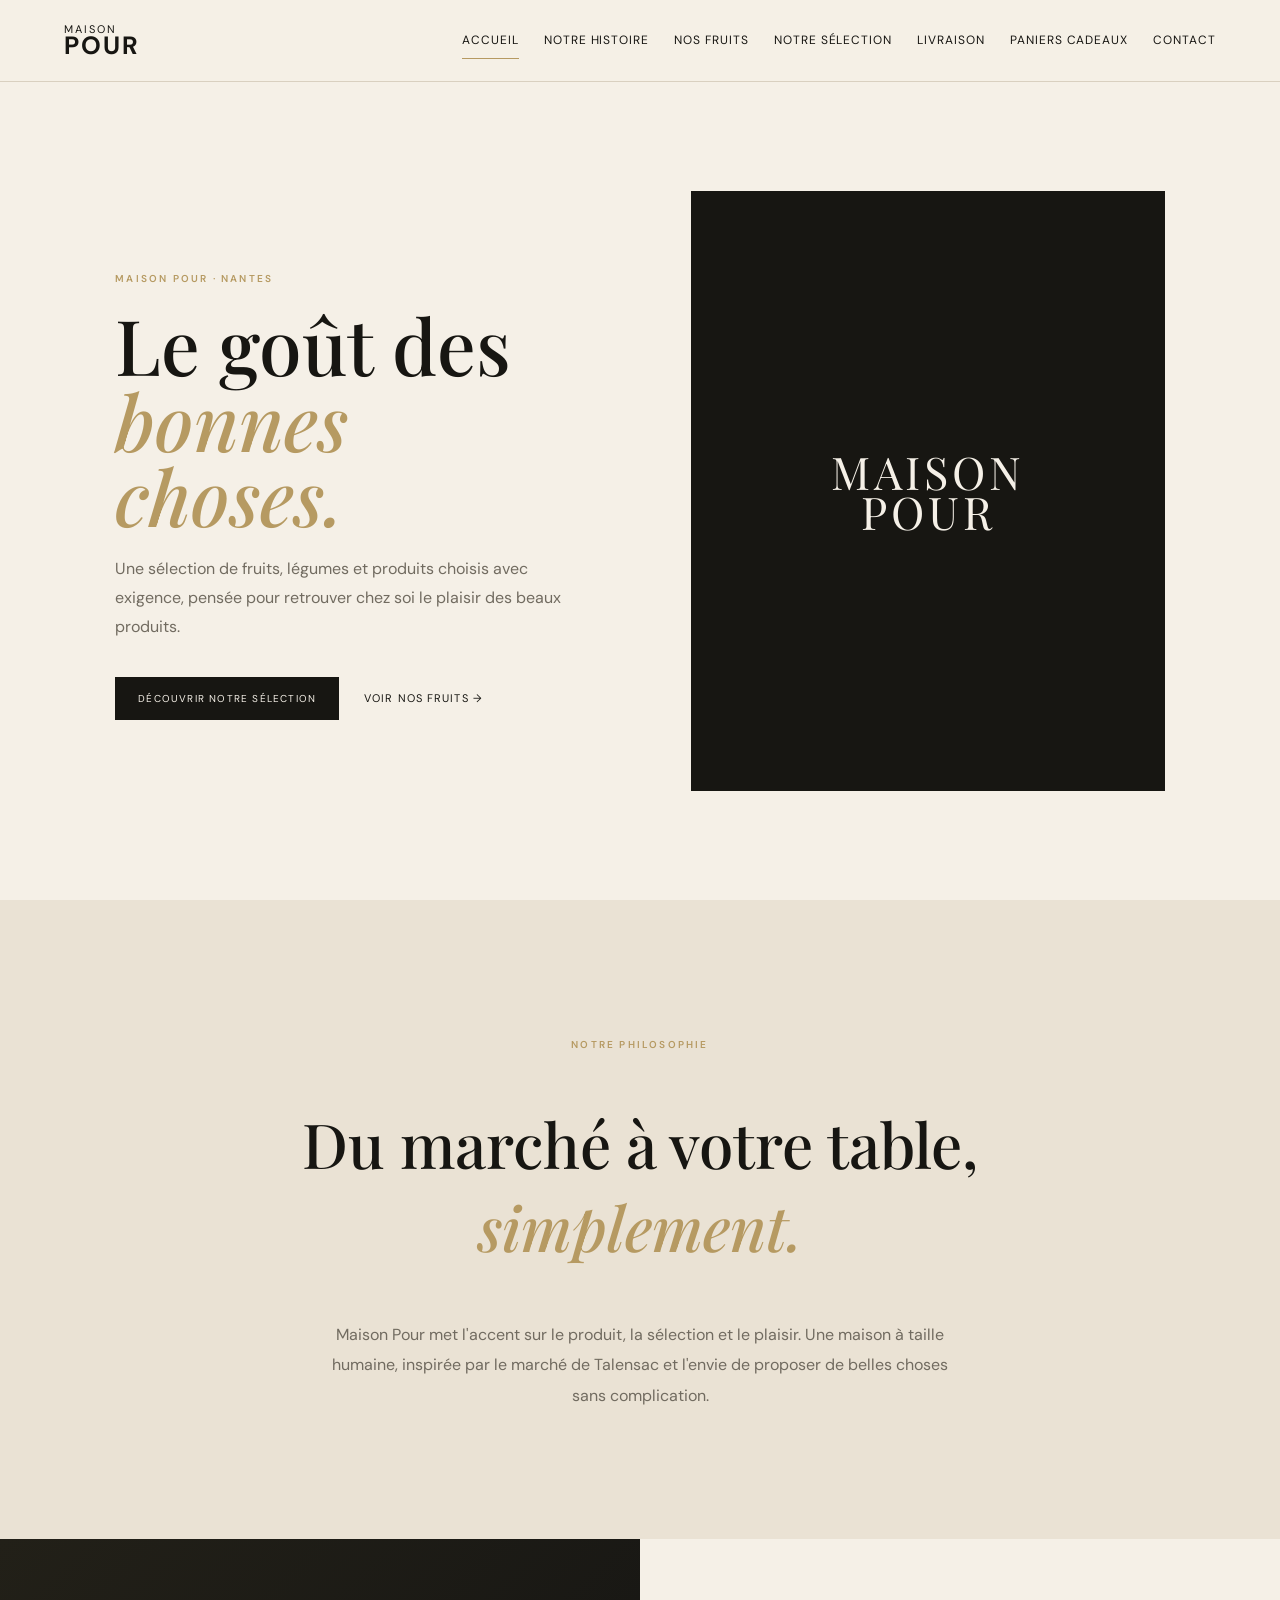
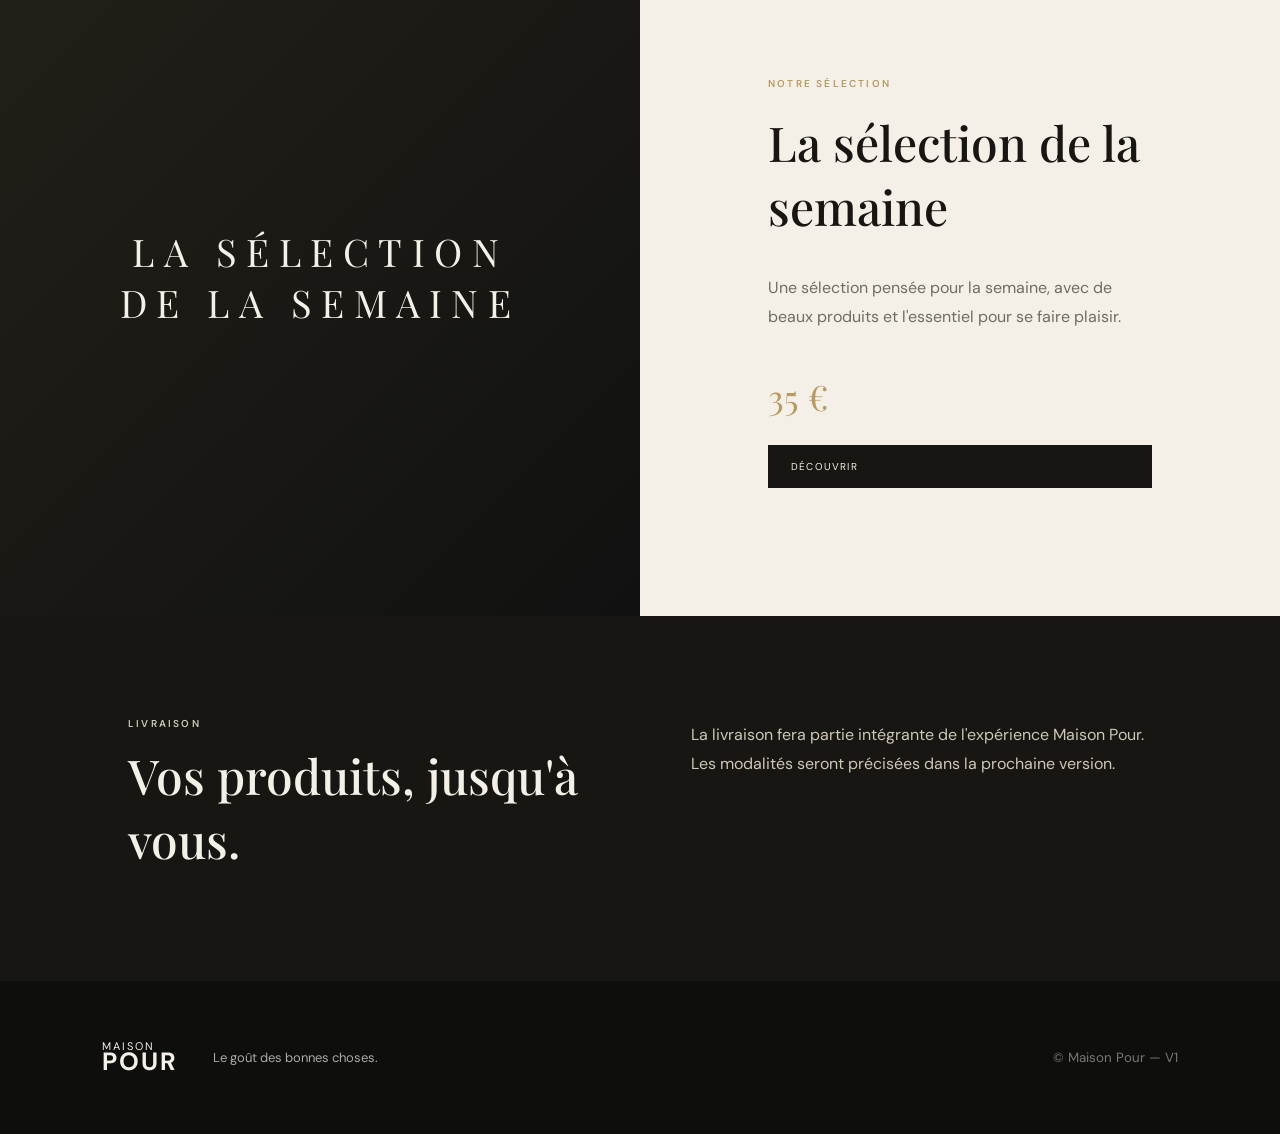
==== index.html @ afcbb670 "Add files via upload" ====
<!doctype html>
<html lang="fr">
<head>
<meta charset="utf-8">
<meta name="viewport" content="width=device-width,initial-scale=1">
<title>Maison Pour — Le goût des bonnes choses</title>
<meta name="description" content="Maison Pour — une sélection de fruits, légumes et produits choisis avec soin.">
<link rel="stylesheet" href="styles.css">
</head>
<body>
<header class="site-header">
  <a class="brand" href="index.html"><span>MAISON</span><strong>POUR</strong></a>
  <button class="menu-toggle" aria-label="Ouvrir le menu">☰</button>
  <nav>
    <a href="index.html" class="active">Accueil</a>
    <a href="histoire.html">Notre histoire</a>
    <a href="fruits.html">Nos fruits</a>
    <a href="selection.html">Notre sélection</a>
    <a href="#livraison">Livraison</a>
    <a href="#cadeaux">Paniers cadeaux</a>
    <a href="#contact">Contact</a>
  </nav>
</header>

<main>
<section class="hero">
  <div class="hero-copy">
    <p class="eyebrow">MAISON POUR · NANTES</p>
    <h1>Le goût des<br><em>bonnes choses.</em></h1>
    <p>Une sélection de fruits, légumes et produits choisis avec exigence, pensée pour retrouver chez soi le plaisir des beaux produits.</p>
    <div class="actions">
      <a class="button" href="selection.html">Découvrir notre sélection</a>
      <a class="text-link" href="fruits.html">Voir nos fruits →</a>
    </div>
  </div>
  <div class="hero-card"><div class="placeholder">MAISON<br>POUR</div></div>
</section>

<section class="intro">
  <p class="eyebrow">NOTRE PHILOSOPHIE</p>
  <h2>Du marché à votre table,<br><em>simplement.</em></h2>
  <p>Maison Pour met l'accent sur le produit, la sélection et le plaisir. Une maison à taille humaine, inspirée par le marché de Talensac et l'envie de proposer de belles choses sans complication.</p>
</section>

<section class="feature">
  <div class="feature-image"><span>LA SÉLECTION<br>DE LA SEMAINE</span></div>
  <div class="feature-copy">
    <p class="eyebrow">NOTRE SÉLECTION</p>
    <h2>La sélection de la semaine</h2>
    <p>Une sélection pensée pour la semaine, avec de beaux produits et l'essentiel pour se faire plaisir.</p>
    <div class="price">35 €</div>
    <a class="button" href="selection.html">Découvrir</a>
  </div>
</section>

<section id="livraison" class="strip">
  <div><p class="eyebrow">LIVRAISON</p><h2>Vos produits, jusqu'à vous.</h2></div>
  <p>La livraison fera partie intégrante de l'expérience Maison Pour. Les modalités seront précisées dans la prochaine version.</p>
</section>
</main>

<footer id="contact">
  <div class="brand footer-brand"><span>MAISON</span><strong>POUR</strong></div>
  <p>Le goût des bonnes choses.</p>
  <small>© Maison Pour — V1</small>
</footer>
<script src="script.js"></script>
</body>
</html>
---- styles.css ----
@import url('https://fonts.googleapis.com/css2?family=DM+Sans:wght@400;500;600&family=Playfair+Display:ital,wght@0,500;0,600;1,500;1,600&display=swap');
:root{--black:#171612;--cream:#f5f0e7;--gold:#b69a62;--muted:#716b60;--line:#d9d0c0}
*{box-sizing:border-box}html{scroll-behavior:smooth}body{margin:0;background:var(--cream);color:var(--black);font-family:'DM Sans',sans-serif}a{color:inherit;text-decoration:none}.site-header{height:82px;padding:0 5vw;display:flex;align-items:center;justify-content:space-between;border-bottom:1px solid var(--line);background:rgba(245,240,231,.96);position:sticky;top:0;z-index:5}.brand{display:flex;flex-direction:column;line-height:.85;letter-spacing:.18em;font-size:11px}.brand strong{font-size:25px;letter-spacing:.08em}.site-header nav{display:flex;gap:25px;font-size:12px;text-transform:uppercase;letter-spacing:.08em}.site-header nav a{padding:10px 0;border-bottom:1px solid transparent}.site-header nav a:hover,.site-header nav .active{border-color:var(--gold)}.menu-toggle{display:none;background:none;border:0;font-size:22px}.hero{min-height:calc(100vh - 82px);display:grid;grid-template-columns:1fr 1fr;align-items:center;padding:7vw 9vw;gap:8vw}.eyebrow{font-size:10px;letter-spacing:.22em;font-weight:600;color:var(--gold);text-transform:uppercase}.hero h1,.page-head h1{font-family:'Playfair Display',serif;font-weight:500;font-size:clamp(48px,6vw,86px);line-height:.98;margin:22px 0}.hero h1 em,.page-head h1 em,h2 em{color:var(--gold);font-weight:500}.hero-copy>p:not(.eyebrow){max-width:510px;color:var(--muted);line-height:1.8}.actions{display:flex;align-items:center;gap:25px;margin-top:35px}.button{display:inline-block;background:var(--black);color:var(--cream);padding:15px 23px;text-transform:uppercase;letter-spacing:.12em;font-size:10px}.button:hover{background:var(--gold)}.text-link{font-size:11px;text-transform:uppercase;letter-spacing:.1em}.hero-card,.feature-image,.story-image,.card-photo,.selection-visual{background:var(--black);color:var(--cream);display:flex;align-items:center;justify-content:center;text-align:center;letter-spacing:.25em}.hero-card{height:600px}.hero-card .placeholder{font-family:'Playfair Display';font-size:45px;line-height:.9}.intro{padding:10vw 18vw;text-align:center;background:#eae2d4}.intro h2{font-family:'Playfair Display';font-size:clamp(38px,5vw,62px);font-weight:500}.intro>p:last-child{max-width:650px;margin:auto;line-height:1.9;color:var(--muted)}.feature{display:grid;grid-template-columns:1fr 1fr;min-height:620px}.feature-image{background:linear-gradient(135deg,#222018,#111);font-family:'Playfair Display';font-size:38px}.feature-copy{padding:10vw;display:flex;flex-direction:column;justify-content:center}.feature-copy h2,.strip h2,.story h2,.selection h2{font-family:'Playfair Display';font-size:48px;font-weight:500;margin:10px 0 20px}.feature-copy p:not(.eyebrow),.strip p,.story p,.selection p{color:var(--muted);line-height:1.8}.price{font-family:'Playfair Display';font-size:35px;margin:25px 0;color:var(--gold)}.strip{padding:7vw 10vw;display:grid;grid-template-columns:1fr 1fr;gap:8vw;background:#171612;color:var(--cream)}.strip p{color:#cfc7b8}footer{padding:55px 8vw;background:#0e0e0c;color:var(--cream);display:flex;align-items:center;gap:35px;flex-wrap:wrap}footer p{color:#aaa;font-size:13px}footer small{margin-left:auto;color:#777}.page-head{padding:9vw 12vw 7vw;max-width:1000px}.page-head h1{font-size:clamp(48px,6vw,78px)}.page-head>p:last-child{color:var(--muted);line-height:1.7;max-width:650px}.story,.selection{display:grid;grid-template-columns:1fr 1fr;gap:8vw;padding:0 12vw 10vw;align-items:center}.story-image,.selection-visual{height:500px}.story .quote{font-family:'Playfair Display';font-size:25px;color:var(--black);margin-top:35px}.cards{display:grid;grid-template-columns:repeat(3,1fr);gap:25px;padding:0 8vw 10vw}.card-photo{height:360px}.cards h3{font-family:'Playfair Display';font-size:25px;font-weight:500;margin-bottom:5px}.cards p{color:var(--muted);line-height:1.6}.selection-visual{font-family:'Playfair Display';font-size:45px;line-height:1.05}.selection-visual span{display:block;font-size:60px;color:var(--gold);margin-top:20px}.selection ul{padding-left:18px;line-height:2;color:var(--muted)}@media(max-width:800px){.site-header{height:70px}.site-header nav{display:none;position:absolute;top:70px;left:0;right:0;background:var(--cream);padding:20px 7vw;flex-direction:column;border-bottom:1px solid var(--line)}.site-header nav.open{display:flex}.menu-toggle{display:block}.hero,.feature,.story,.selection,.strip{grid-template-columns:1fr}.hero{padding:15vw 7vw}.hero-card{height:420px}.intro{padding:15vw 8vw}.feature-image{min-height:420px}.feature-copy{padding:15vw 8vw}.strip{padding:15vw 8vw}.page-head{padding:15vw 8vw 10vw}.story,.selection{padding:0 8vw 15vw}.story-image,.selection-visual{height:380px}.cards{grid-template-columns:1fr;padding:0 8vw 15vw}.card-photo{height:300px}footer{padding:45px 8vw}footer small{margin-left:0}}
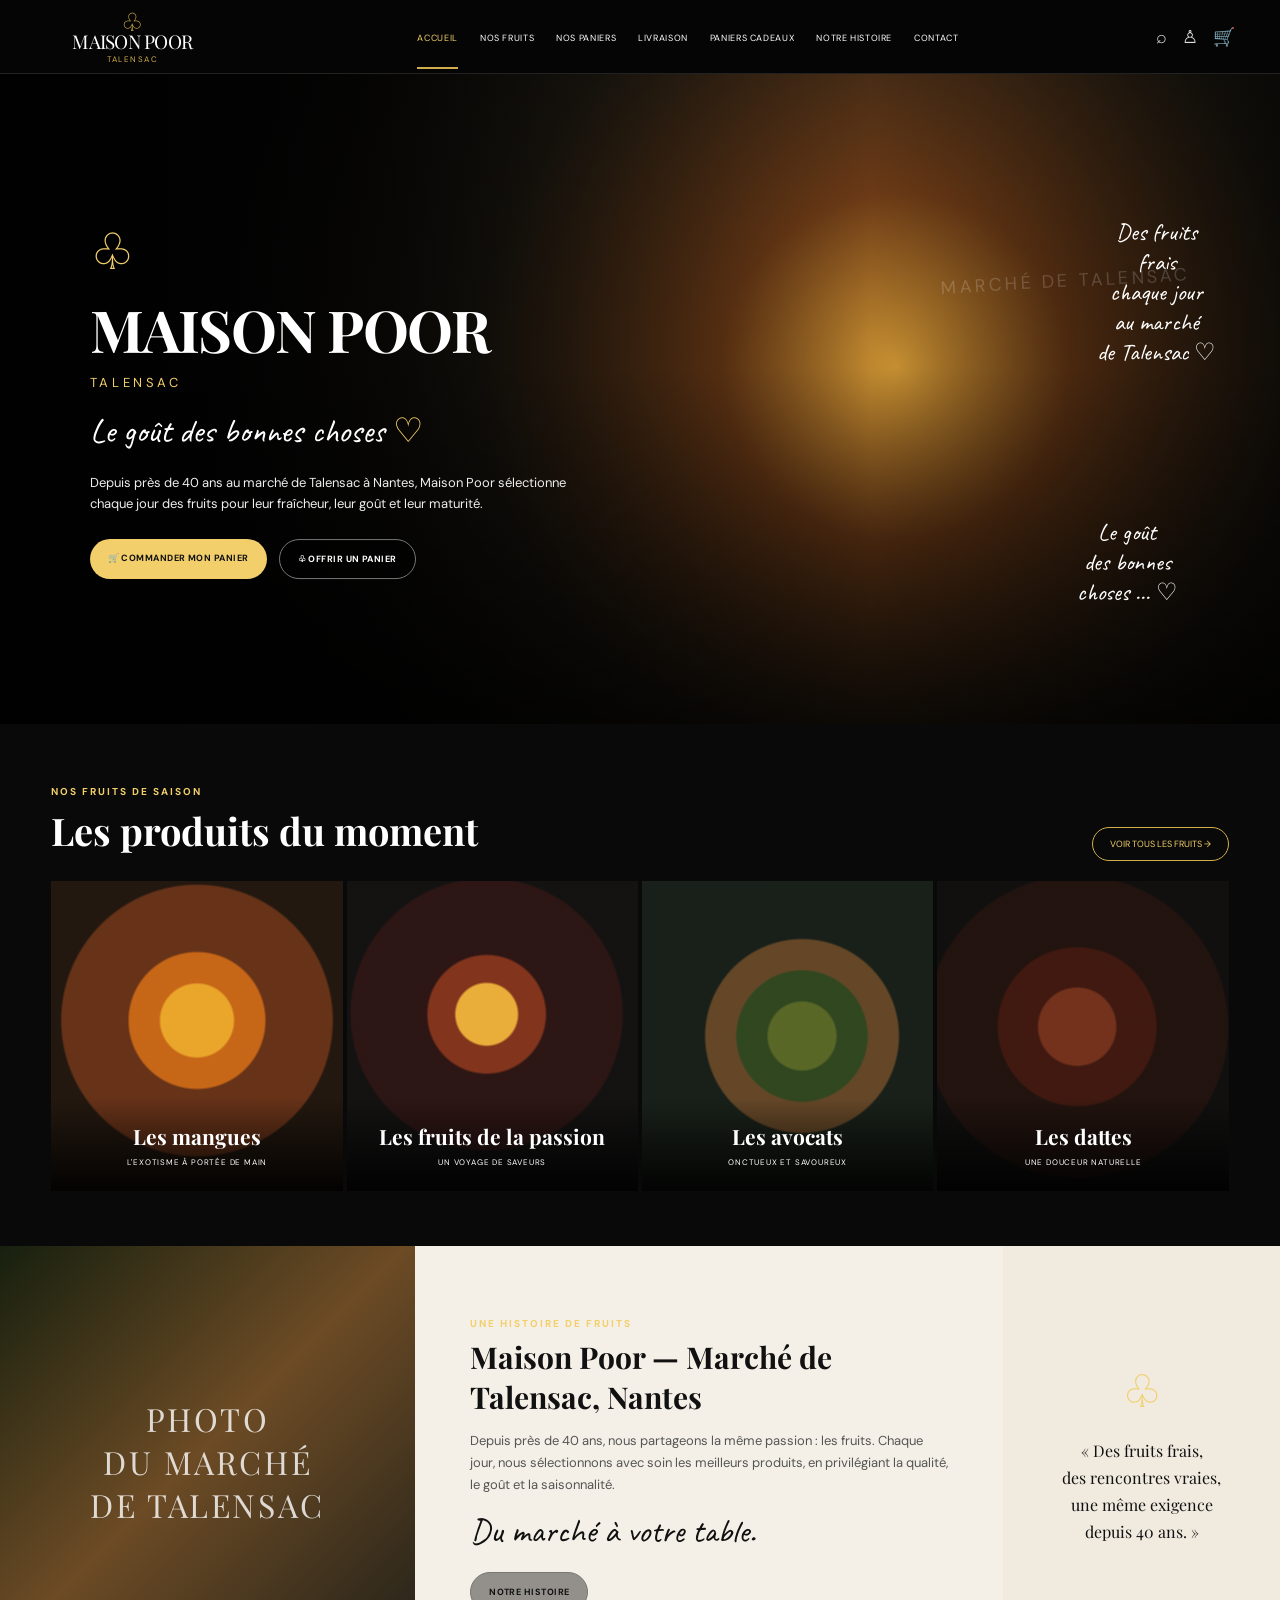
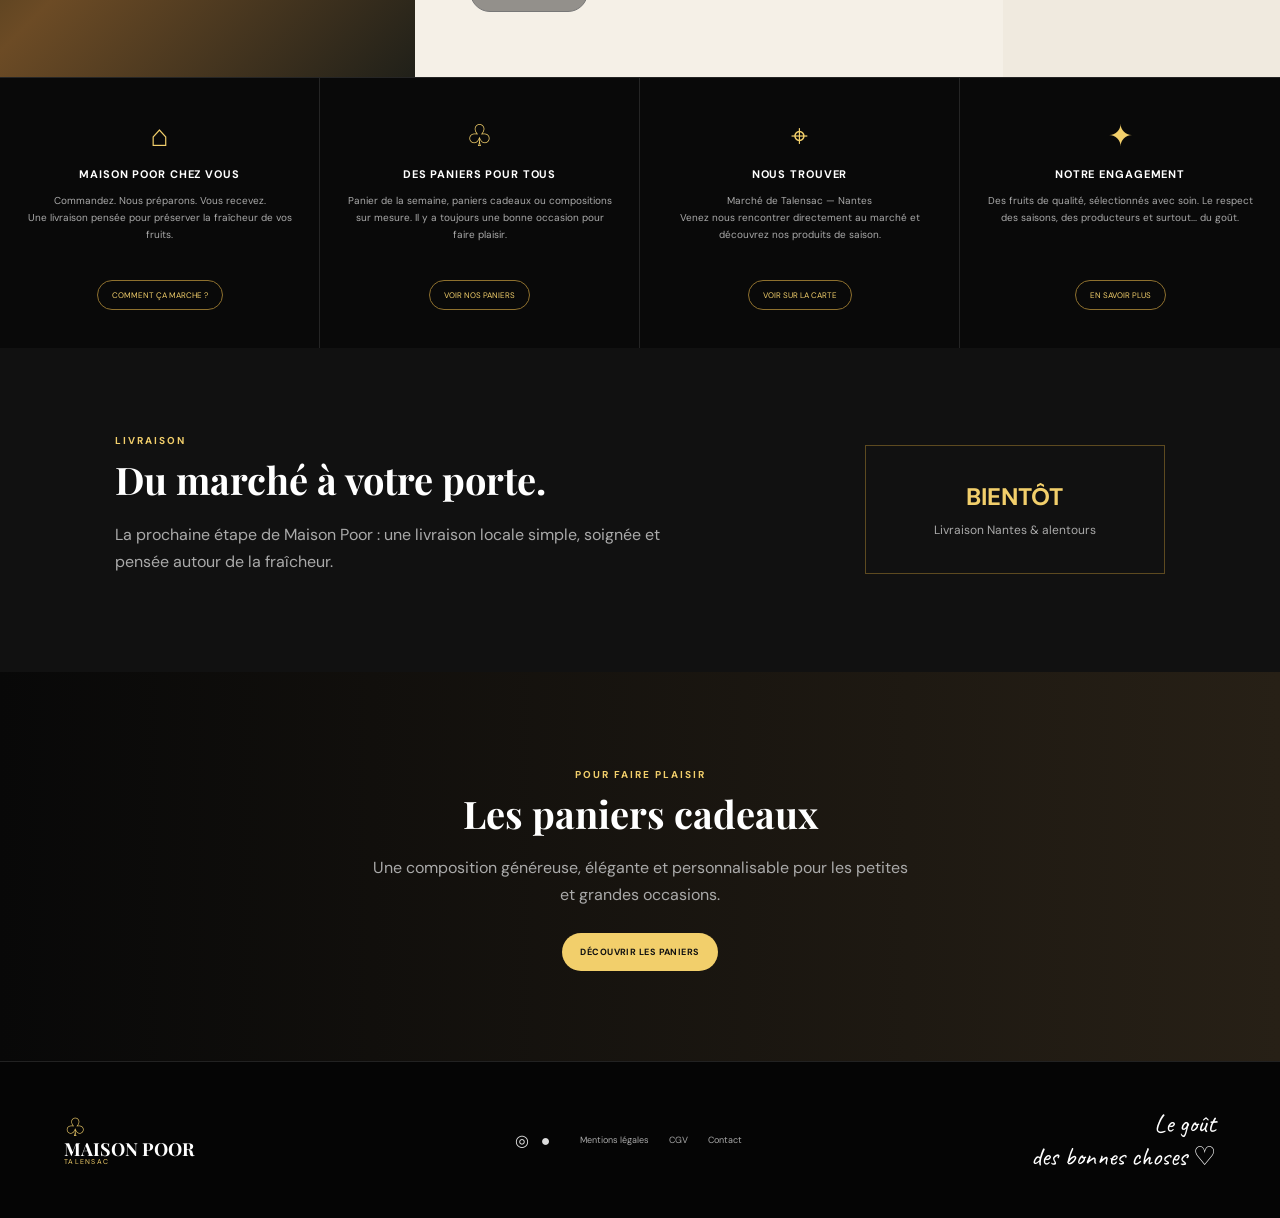
==== commit ca77f90e: "Add files via upload" ====
--- a/index.html
+++ b/index.html
@@ -2,68 +2,97 @@
 <html lang="fr">
 <head>
 <meta charset="utf-8">
-<meta name="viewport" content="width=device-width,initial-scale=1">
-<title>Maison Pour — Le goût des bonnes choses</title>
-<meta name="description" content="Maison Pour — une sélection de fruits, légumes et produits choisis avec soin.">
+<meta name="viewport" content="width=device-width, initial-scale=1">
+<title>Maison Poor — Talensac</title>
+<meta name="description" content="Maison Poor — fruits frais, sélectionnés chaque jour au marché de Talensac à Nantes.">
 <link rel="stylesheet" href="styles.css">
 </head>
 <body>
-<header class="site-header">
-  <a class="brand" href="index.html"><span>MAISON</span><strong>POUR</strong></a>
-  <button class="menu-toggle" aria-label="Ouvrir le menu">☰</button>
+<header class="header">
+  <a class="logo" href="#accueil" aria-label="Maison Poor Talensac">
+    <span class="logo-mark">♧</span>
+    <span class="logo-main">MAISON POOR</span>
+    <span class="logo-sub">TALENSAC</span>
+  </a>
   <nav>
-    <a href="index.html" class="active">Accueil</a>
-    <a href="histoire.html">Notre histoire</a>
-    <a href="fruits.html">Nos fruits</a>
-    <a href="selection.html">Notre sélection</a>
+    <a class="active" href="#accueil">Accueil</a>
+    <a href="#fruits">Nos fruits</a>
+    <a href="#paniers">Nos paniers</a>
     <a href="#livraison">Livraison</a>
     <a href="#cadeaux">Paniers cadeaux</a>
+    <a href="#histoire">Notre histoire</a>
     <a href="#contact">Contact</a>
   </nav>
+  <div class="header-icons"><span>⌕</span><span>♙</span><span>🛒</span></div>
 </header>
 
-<main>
+<main id="accueil">
 <section class="hero">
-  <div class="hero-copy">
-    <p class="eyebrow">MAISON POUR · NANTES</p>
-    <h1>Le goût des<br><em>bonnes choses.</em></h1>
-    <p>Une sélection de fruits, légumes et produits choisis avec exigence, pensée pour retrouver chez soi le plaisir des beaux produits.</p>
-    <div class="actions">
-      <a class="button" href="selection.html">Découvrir notre sélection</a>
-      <a class="text-link" href="fruits.html">Voir nos fruits →</a>
+  <div class="hero-photo">
+    <div class="hero-overlay"></div>
+    <div class="hero-content">
+      <div class="fruit-mark">♧</div>
+      <h1>MAISON POOR</h1>
+      <div class="talensac">TALENSAC</div>
+      <div class="script">Le goût des bonnes choses <span>♡</span></div>
+      <p>Depuis près de 40 ans au marché de Talensac à Nantes, Maison Poor sélectionne chaque jour des fruits pour leur fraîcheur, leur goût et leur maturité.</p>
+      <div class="buttons">
+        <a href="#paniers" class="btn gold">🛒 COMMANDER MON PANIER</a>
+        <a href="#cadeaux" class="btn dark">♧ OFFRIR UN PANIER</a>
+      </div>
     </div>
-  </div>
-  <div class="hero-card"><div class="placeholder">MAISON<br>POUR</div></div>
-</section>
-
-<section class="intro">
-  <p class="eyebrow">NOTRE PHILOSOPHIE</p>
-  <h2>Du marché à votre table,<br><em>simplement.</em></h2>
-  <p>Maison Pour met l'accent sur le produit, la sélection et le plaisir. Une maison à taille humaine, inspirée par le marché de Talensac et l'envie de proposer de belles choses sans complication.</p>
-</section>
-
-<section class="feature">
-  <div class="feature-image"><span>LA SÉLECTION<br>DE LA SEMAINE</span></div>
-  <div class="feature-copy">
-    <p class="eyebrow">NOTRE SÉLECTION</p>
-    <h2>La sélection de la semaine</h2>
-    <p>Une sélection pensée pour la semaine, avec de beaux produits et l'essentiel pour se faire plaisir.</p>
-    <div class="price">35 €</div>
-    <a class="button" href="selection.html">Découvrir</a>
+    <div class="hero-note note-one">Des fruits<br>frais<br>chaque jour<br>au marché<br>de Talensac ♡</div>
+    <div class="hero-note note-two">Le goût<br>des bonnes<br>choses ... ♡</div>
   </div>
 </section>
 
-<section id="livraison" class="strip">
-  <div><p class="eyebrow">LIVRAISON</p><h2>Vos produits, jusqu'à vous.</h2></div>
-  <p>La livraison fera partie intégrante de l'expérience Maison Pour. Les modalités seront précisées dans la prochaine version.</p>
+<section class="section products" id="fruits">
+  <div class="section-head">
+    <div><span class="eyebrow">NOS FRUITS DE SAISON</span><h2>Les produits du moment</h2></div>
+    <a href="#" class="outline-btn">VOIR TOUS LES FRUITS →</a>
+  </div>
+  <div class="product-grid">
+    <article class="product mango"><div><h3>Les mangues</h3><p>L'EXOTISME À PORTÉE DE MAIN</p></div></article>
+    <article class="product passion"><div><h3>Les fruits de la passion</h3><p>UN VOYAGE DE SAVEURS</p></div></article>
+    <article class="product avocado"><div><h3>Les avocats</h3><p>ONCTUEUX ET SAVOUREUX</p></div></article>
+    <article class="product dates"><div><h3>Les dattes</h3><p>UNE DOUCEUR NATURELLE</p></div></article>
+  </div>
+</section>
+
+<section class="story" id="histoire">
+  <div class="story-photo"><span>PHOTO<br>DU MARCHÉ<br>DE TALENSAC</span></div>
+  <div class="story-copy">
+    <span class="eyebrow">UNE HISTOIRE DE FRUITS</span>
+    <h2>Maison Poor — Marché de Talensac, Nantes</h2>
+    <p>Depuis près de 40 ans, nous partageons la même passion : les fruits. Chaque jour, nous sélectionnons avec soin les meilleurs produits, en privilégiant la qualité, le goût et la saisonnalité.</p>
+    <div class="script dark-script">Du marché à votre table.</div>
+    <a class="btn dark" href="#">NOTRE HISTOIRE</a>
+  </div>
+  <aside class="story-quote"><div class="fruit-mark">♧</div><p>« Des fruits frais,<br>des rencontres vraies,<br>une même exigence<br>depuis 40 ans. »</p></aside>
+</section>
+
+<section class="four-cols" id="paniers">
+  <div><div class="icon">⌂</div><h3>MAISON POOR CHEZ VOUS</h3><p>Commandez. Nous préparons. Vous recevez.<br>Une livraison pensée pour préserver la fraîcheur de vos fruits.</p><a href="#livraison">COMMENT ÇA MARCHE ?</a></div>
+  <div><div class="icon">♧</div><h3>DES PANIERS POUR TOUS</h3><p>Panier de la semaine, paniers cadeaux ou compositions sur mesure. Il y a toujours une bonne occasion pour faire plaisir.</p><a href="#cadeaux">VOIR NOS PANIERS</a></div>
+  <div><div class="icon">⌖</div><h3>NOUS TROUVER</h3><p>Marché de Talensac — Nantes<br>Venez nous rencontrer directement au marché et découvrez nos produits de saison.</p><a href="#contact">VOIR SUR LA CARTE</a></div>
+  <div><div class="icon">✦</div><h3>NOTRE ENGAGEMENT</h3><p>Des fruits de qualité, sélectionnés avec soin. Le respect des saisons, des producteurs et surtout... du goût.</p><a href="#histoire">EN SAVOIR PLUS</a></div>
+</section>
+
+<section class="delivery" id="livraison">
+  <div><span class="eyebrow">LIVRAISON</span><h2>Du marché à votre porte.</h2><p>La prochaine étape de Maison Poor : une livraison locale simple, soignée et pensée autour de la fraîcheur.</p></div>
+  <div class="delivery-card"><strong>BIENTÔT</strong><span>Livraison Nantes & alentours</span></div>
+</section>
+
+<section class="gift" id="cadeaux">
+  <div><span class="eyebrow">POUR FAIRE PLAISIR</span><h2>Les paniers cadeaux</h2><p>Une composition généreuse, élégante et personnalisable pour les petites et grandes occasions.</p><a class="btn gold" href="#">DÉCOUVRIR LES PANIERS</a></div>
 </section>
 </main>
 
 <footer id="contact">
-  <div class="brand footer-brand"><span>MAISON</span><strong>POUR</strong></div>
-  <p>Le goût des bonnes choses.</p>
-  <small>© Maison Pour — V1</small>
+  <div class="footer-logo"><span>♧</span><strong>MAISON POOR</strong><small>TALENSAC</small></div>
+  <div class="social">◎ &nbsp; ●</div>
+  <div class="links"><a href="#">Mentions légales</a><a href="#">CGV</a><a href="#">Contact</a></div>
+  <div class="footer-script">Le goût<br>des bonnes choses ♡</div>
 </footer>
-<script src="script.js"></script>
 </body>
-</html>
+</html>
--- a/styles.css
+++ b/styles.css
@@ -1,3 +1,5 @@
-@import url('https://fonts.googleapis.com/css2?family=DM+Sans:wght@400;500;600&family=Playfair+Display:ital,wght@0,500;0,600;1,500;1,600&display=swap');
-:root{--black:#171612;--cream:#f5f0e7;--gold:#b69a62;--muted:#716b60;--line:#d9d0c0}
-*{box-sizing:border-box}html{scroll-behavior:smooth}body{margin:0;background:var(--cream);color:var(--black);font-family:'DM Sans',sans-serif}a{color:inherit;text-decoration:none}.site-header{height:82px;padding:0 5vw;display:flex;align-items:center;justify-content:space-between;border-bottom:1px solid var(--line);background:rgba(245,240,231,.96);position:sticky;top:0;z-index:5}.brand{display:flex;flex-direction:column;line-height:.85;letter-spacing:.18em;font-size:11px}.brand strong{font-size:25px;letter-spacing:.08em}.site-header nav{display:flex;gap:25px;font-size:12px;text-transform:uppercase;letter-spacing:.08em}.site-header nav a{padding:10px 0;border-bottom:1px solid transparent}.site-header nav a:hover,.site-header nav .active{border-color:var(--gold)}.menu-toggle{display:none;background:none;border:0;font-size:22px}.hero{min-height:calc(100vh - 82px);display:grid;grid-template-columns:1fr 1fr;align-items:center;padding:7vw 9vw;gap:8vw}.eyebrow{font-size:10px;letter-spacing:.22em;font-weight:600;color:var(--gold);text-transform:uppercase}.hero h1,.page-head h1{font-family:'Playfair Display',serif;font-weight:500;font-size:clamp(48px,6vw,86px);line-height:.98;margin:22px 0}.hero h1 em,.page-head h1 em,h2 em{color:var(--gold);font-weight:500}.hero-copy>p:not(.eyebrow){max-width:510px;color:var(--muted);line-height:1.8}.actions{display:flex;align-items:center;gap:25px;margin-top:35px}.button{display:inline-block;background:var(--black);color:var(--cream);padding:15px 23px;text-transform:uppercase;letter-spacing:.12em;font-size:10px}.button:hover{background:var(--gold)}.text-link{font-size:11px;text-transform:uppercase;letter-spacing:.1em}.hero-card,.feature-image,.story-image,.card-photo,.selection-visual{background:var(--black);color:var(--cream);display:flex;align-items:center;justify-content:center;text-align:center;letter-spacing:.25em}.hero-card{height:600px}.hero-card .placeholder{font-family:'Playfair Display';font-size:45px;line-height:.9}.intro{padding:10vw 18vw;text-align:center;background:#eae2d4}.intro h2{font-family:'Playfair Display';font-size:clamp(38px,5vw,62px);font-weight:500}.intro>p:last-child{max-width:650px;margin:auto;line-height:1.9;color:var(--muted)}.feature{display:grid;grid-template-columns:1fr 1fr;min-height:620px}.feature-image{background:linear-gradient(135deg,#222018,#111);font-family:'Playfair Display';font-size:38px}.feature-copy{padding:10vw;display:flex;flex-direction:column;justify-content:center}.feature-copy h2,.strip h2,.story h2,.selection h2{font-family:'Playfair Display';font-size:48px;font-weight:500;margin:10px 0 20px}.feature-copy p:not(.eyebrow),.strip p,.story p,.selection p{color:var(--muted);line-height:1.8}.price{font-family:'Playfair Display';font-size:35px;margin:25px 0;color:var(--gold)}.strip{padding:7vw 10vw;display:grid;grid-template-columns:1fr 1fr;gap:8vw;background:#171612;color:var(--cream)}.strip p{color:#cfc7b8}footer{padding:55px 8vw;background:#0e0e0c;color:var(--cream);display:flex;align-items:center;gap:35px;flex-wrap:wrap}footer p{color:#aaa;font-size:13px}footer small{margin-left:auto;color:#777}.page-head{padding:9vw 12vw 7vw;max-width:1000px}.page-head h1{font-size:clamp(48px,6vw,78px)}.page-head>p:last-child{color:var(--muted);line-height:1.7;max-width:650px}.story,.selection{display:grid;grid-template-columns:1fr 1fr;gap:8vw;padding:0 12vw 10vw;align-items:center}.story-image,.selection-visual{height:500px}.story .quote{font-family:'Playfair Display';font-size:25px;color:var(--black);margin-top:35px}.cards{display:grid;grid-template-columns:repeat(3,1fr);gap:25px;padding:0 8vw 10vw}.card-photo{height:360px}.cards h3{font-family:'Playfair Display';font-size:25px;font-weight:500;margin-bottom:5px}.cards p{color:var(--muted);line-height:1.6}.selection-visual{font-family:'Playfair Display';font-size:45px;line-height:1.05}.selection-visual span{display:block;font-size:60px;color:var(--gold);margin-top:20px}.selection ul{padding-left:18px;line-height:2;color:var(--muted)}@media(max-width:800px){.site-header{height:70px}.site-header nav{display:none;position:absolute;top:70px;left:0;right:0;background:var(--cream);padding:20px 7vw;flex-direction:column;border-bottom:1px solid var(--line)}.site-header nav.open{display:flex}.menu-toggle{display:block}.hero,.feature,.story,.selection,.strip{grid-template-columns:1fr}.hero{padding:15vw 7vw}.hero-card{height:420px}.intro{padding:15vw 8vw}.feature-image{min-height:420px}.feature-copy{padding:15vw 8vw}.strip{padding:15vw 8vw}.page-head{padding:15vw 8vw 10vw}.story,.selection{padding:0 8vw 15vw}.story-image,.selection-visual{height:380px}.cards{grid-template-columns:1fr;padding:0 8vw 15vw}.card-photo{height:300px}footer{padding:45px 8vw}footer small{margin-left:0}}
+@import url('https://fonts.googleapis.com/css2?family=DM+Sans:wght@400;500;600;700&family=Playfair+Display:wght@500;600&family=Caveat:wght@500;600&display=swap');
+:root{--black:#070707;--black2:#111;--cream:#f5f0e7;--gold:#d2ad4b;--gold2:#f2cf6b;--line:#2d2d2d;--muted:#bdb7ab}
+*{box-sizing:border-box}html{scroll-behavior:smooth}body{margin:0;background:var(--black);color:#fff;font-family:'DM Sans',sans-serif}a{color:inherit;text-decoration:none}.header{height:74px;background:#050505;display:flex;align-items:center;padding:0 3.5%;gap:35px;position:sticky;top:0;z-index:10;border-bottom:1px solid #222}.logo{width:175px;display:flex;flex-direction:column;align-items:center;line-height:1}.logo-mark{color:var(--gold);font-size:25px;height:22px}.logo-main{font-family:'Playfair Display';font-size:19px;letter-spacing:-.04em}.logo-sub{font-size:8px;color:var(--gold);letter-spacing:.18em;margin-top:4px}.header nav{display:flex;align-items:center;justify-content:center;gap:22px;flex:1;text-transform:uppercase;font-size:9px;letter-spacing:.07em}.header nav a{padding:28px 0 23px;border-bottom:2px solid transparent;white-space:nowrap}.header nav a:hover,.header nav .active{color:var(--gold2);border-color:var(--gold)}.header-icons{display:flex;gap:15px;font-size:18px;color:#ddd}.hero{height:650px}.hero-photo{height:100%;position:relative;overflow:hidden;background:radial-gradient(circle at 70% 45%,#d79c36 0,#713d17 18%,#252016 43%,#090909 72%)}.hero-photo:before{content:"";position:absolute;inset:0;background:linear-gradient(90deg,rgba(0,0,0,.92) 0%,rgba(0,0,0,.72) 30%,rgba(0,0,0,.05) 68%,rgba(0,0,0,.65) 100%),linear-gradient(0deg,rgba(0,0,0,.75),transparent 55%)}.hero-photo:after{content:"MARCHÉ DE TALENSAC";position:absolute;right:7%;top:30%;font-size:18px;letter-spacing:.18em;color:rgba(255,255,255,.18);transform:rotate(-3deg)}.hero-content{position:absolute;left:7%;top:50%;transform:translateY(-50%);max-width:520px;z-index:2}.fruit-mark{color:var(--gold2);font-size:50px}.hero h1{font-family:'Playfair Display';font-size:58px;margin:5px 0 0;letter-spacing:-.03em}.talensac{font-size:13px;letter-spacing:.28em;color:var(--gold2);margin:6px 0 18px}.script{font-family:'Caveat';font-size:34px;color:#fff;margin:5px 0 20px}.script span{color:var(--gold2)}.hero-content p{font-size:13px;line-height:1.65;color:#eee;max-width:490px}.buttons{display:flex;gap:12px;margin-top:24px}.btn{display:inline-block;padding:13px 18px;border-radius:25px;font-size:9px;font-weight:700;letter-spacing:.05em}.btn.gold{background:var(--gold2);color:#111}.btn.dark{border:1px solid #777;background:rgba(0,0,0,.4)}.hero-note{position:absolute;z-index:2;font-family:'Caveat';font-size:24px;text-align:center;color:#fff}.note-one{right:5%;top:22%}.note-two{right:8%;bottom:18%}.section{padding:55px 4%;background:#090909}.section-head{display:flex;align-items:end;justify-content:space-between;margin-bottom:20px}.eyebrow{font-size:10px;color:var(--gold2);letter-spacing:.2em;font-weight:700}.section h2,.story h2,.delivery h2,.gift h2{font-family:'Playfair Display';font-size:38px;margin:5px 0}.outline-btn{border:1px solid var(--gold);border-radius:20px;padding:10px 17px;font-size:9px;color:var(--gold2)}.product-grid{display:grid;grid-template-columns:repeat(4,1fr);gap:4px}.product{height:310px;position:relative;display:flex;align-items:end;overflow:hidden;background:#2a2119}.product:before{content:"";position:absolute;inset:0;opacity:.9}.mango:before{background:radial-gradient(circle at 50% 45%,#ffb52c 0 16%,#d86e17 17% 30%,#6d3418 31% 60%,#22170e 61%)}.passion:before{background:radial-gradient(circle at 48% 43%,#ffbd3d 0 13%,#8c361d 14% 25%,#2d1514 26% 58%,#111 59%)}.avocado:before{background:radial-gradient(circle at 55% 50%,#5e6f28 0 15%,#314b20 16% 29%,#6b4b29 30% 43%,#172019 44% 70%)}.dates:before{background:radial-gradient(circle at 48% 47%,#7c341d 0 17%,#43180f 18% 35%,#21120e 36% 67%,#0e0e0e 68%)}.product>div{position:relative;z-index:1;width:100%;padding:24px 18px;background:linear-gradient(transparent,rgba(0,0,0,.9));text-align:center}.product h3{font-family:'Playfair Display';font-size:21px;margin:0}.product p{font-size:8px;letter-spacing:.1em;margin:7px 0 0}.story{background:var(--cream);color:#111;display:grid;grid-template-columns:1.2fr 1.7fr .8fr;min-height:430px}.story-photo{background:linear-gradient(135deg,#17200f,#6c4b25 48%,#202019);display:flex;align-items:center;justify-content:center;font-family:'Playfair Display';font-size:32px;text-align:center;color:rgba(255,255,255,.8);letter-spacing:.08em}.story-copy{padding:65px 55px}.story-copy h2{font-size:30px}.story-copy p{line-height:1.7;color:#555;font-size:13px}.dark-script{color:#111}.story-quote{background:#f0eadf;display:flex;flex-direction:column;align-items:center;justify-content:center;text-align:center;padding:30px}.story-quote .fruit-mark{font-size:45px}.story-quote p{font-family:'Playfair Display';line-height:1.7}.four-cols{display:grid;grid-template-columns:repeat(4,1fr);background:#090909;border-top:1px solid #252525}.four-cols>div{padding:38px 25px;text-align:center;border-right:1px solid #252525}.four-cols>div:last-child{border:0}.icon{font-size:30px;color:var(--gold2);margin-bottom:12px}.four-cols h3{font-size:11px;letter-spacing:.08em}.four-cols p{font-size:10px;color:#aaa;line-height:1.7;min-height:78px}.four-cols a{display:inline-block;border:1px solid #8e702e;color:var(--gold2);border-radius:20px;padding:9px 14px;font-size:8px}.delivery{padding:80px 9%;background:#111;display:flex;justify-content:space-between;align-items:center;gap:50px}.delivery p{max-width:580px;color:#aaa;line-height:1.7}.delivery-card{min-width:300px;border:1px solid #5d4a20;padding:35px;text-align:center;display:flex;flex-direction:column;gap:10px}.delivery-card strong{color:var(--gold2);font-size:24px}.delivery-card span{color:#aaa;font-size:12px}.gift{padding:90px 10%;background:linear-gradient(90deg,#080808,#272016);text-align:center}.gift p{max-width:550px;margin:15px auto 25px;color:#aaa;line-height:1.7}.gift .btn{display:inline-block}footer{padding:45px 5%;display:grid;grid-template-columns:1fr auto 1fr auto;align-items:center;gap:30px;background:#050505;border-top:1px solid #222}.footer-logo{display:flex;flex-direction:column;line-height:1}.footer-logo span{color:var(--gold2);font-size:25px}.footer-logo strong{font-family:'Playfair Display';font-size:18px}.footer-logo small{color:var(--gold2);letter-spacing:.18em;font-size:7px}.social{color:#ddd}.links{display:flex;gap:20px;font-size:9px;color:#aaa}.footer-script{font-family:'Caveat';font-size:26px;color:#fff;text-align:right}
+@media(max-width:900px){.header{height:64px;padding:0 15px}.header nav{display:none}.header-icons{margin-left:auto}.hero{height:620px}.hero-content{left:6%;right:6%}.hero h1{font-size:47px}.hero-note{font-size:19px}.product-grid{grid-template-columns:repeat(2,1fr)}.story{grid-template-columns:1fr}.story-photo{height:320px}.story-copy{padding:50px 8%}.story-quote{padding:40px}.four-cols{grid-template-columns:repeat(2,1fr)}.delivery{flex-direction:column;align-items:stretch}.delivery-card{min-width:0}footer{grid-template-columns:1fr 1fr}.footer-script{display:none}}
+@media(max-width:560px){.hero{height:650px}.hero h1{font-size:42px}.hero-content p{font-size:12px}.buttons{flex-direction:column;align-items:flex-start}.hero-note{display:none}.section{padding:45px 12px}.section-head{align-items:start;gap:15px;flex-direction:column}.section h2{font-size:31px}.product{height:250px}.product-grid{gap:3px}.product h3{font-size:17px}.four-cols{grid-template-columns:1fr}.four-cols>div{border-right:0;border-bottom:1px solid #252525}.delivery{padding:60px 8%}.gift{padding:65px 8%}}
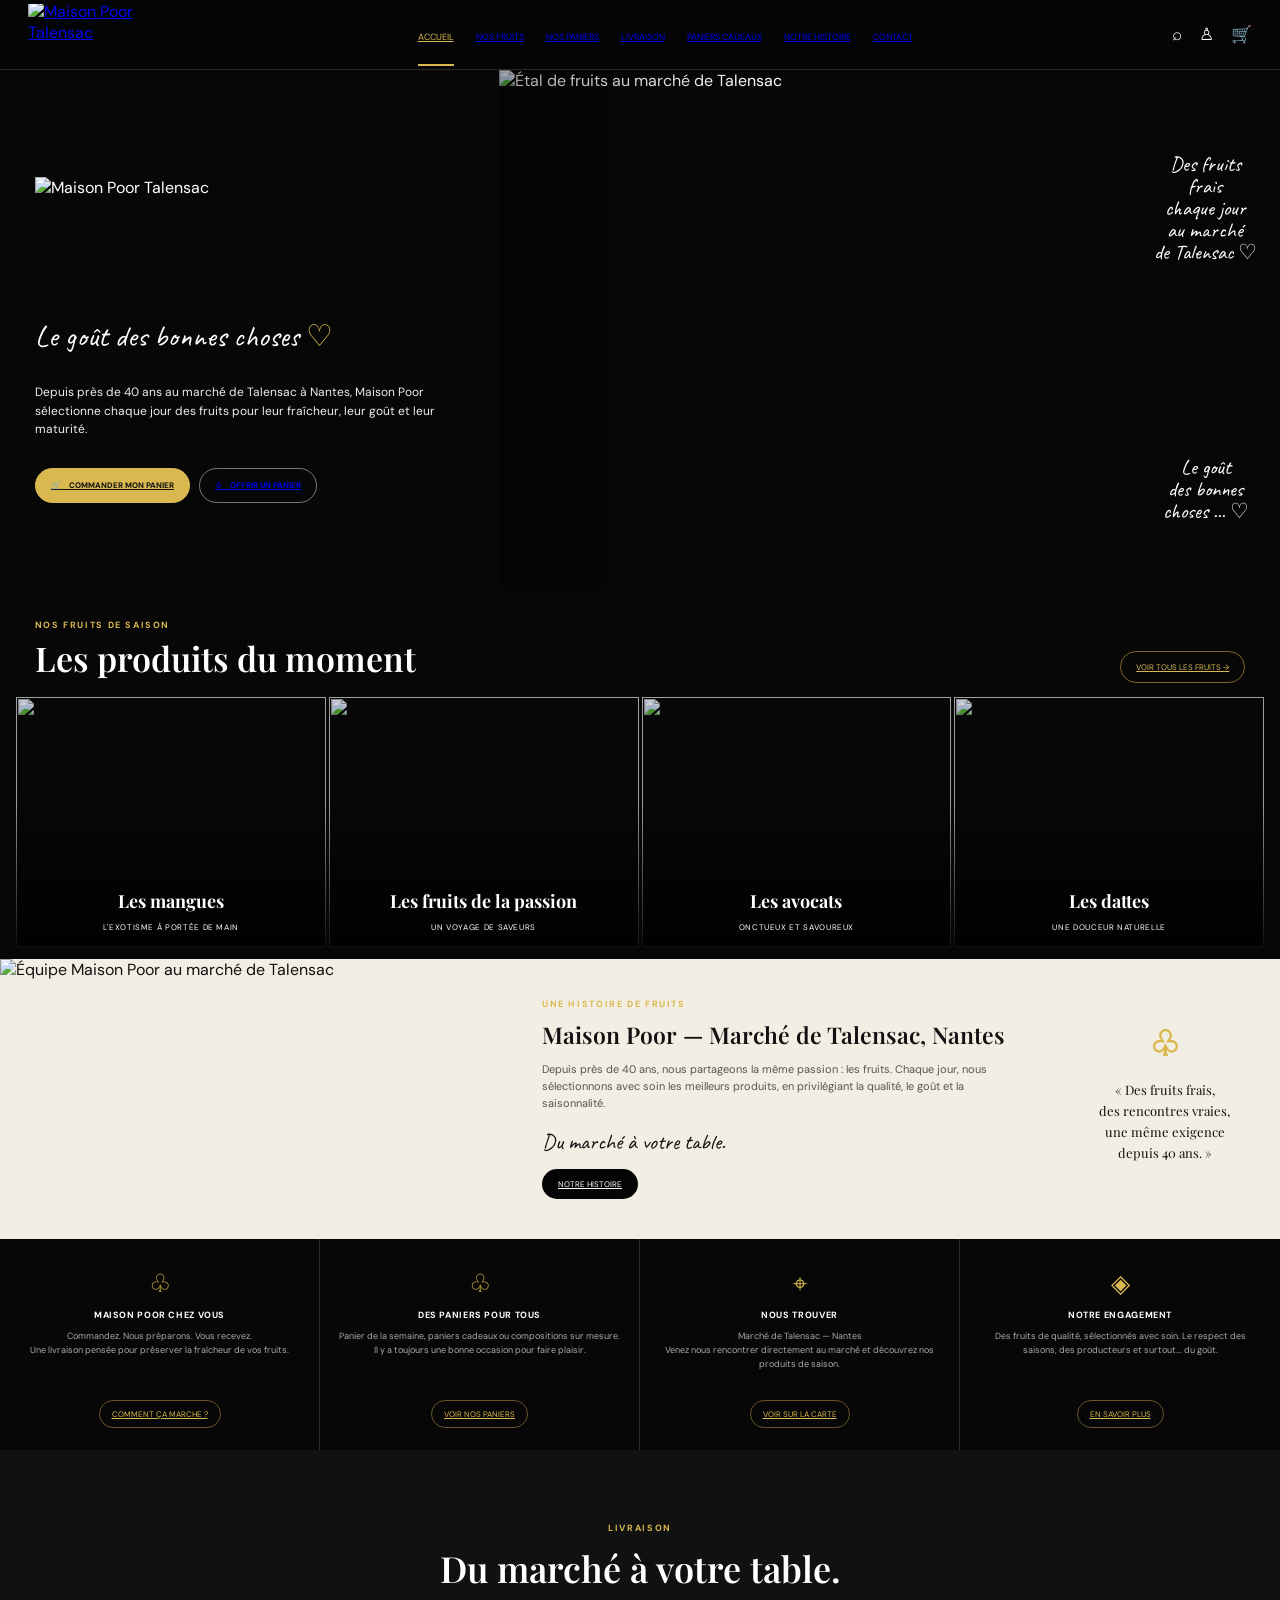
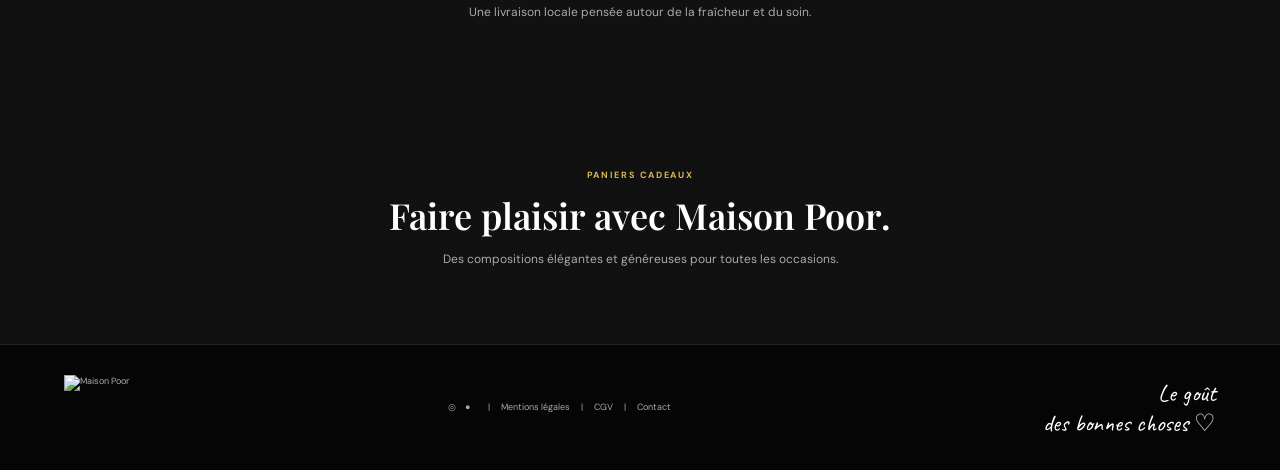
==== commit 87d60115: "Add files via upload" ====
--- a/index.html
+++ b/index.html
@@ -4,95 +4,59 @@
 <meta charset="utf-8">
 <meta name="viewport" content="width=device-width, initial-scale=1">
 <title>Maison Poor — Talensac</title>
-<meta name="description" content="Maison Poor — fruits frais, sélectionnés chaque jour au marché de Talensac à Nantes.">
 <link rel="stylesheet" href="styles.css">
 </head>
 <body>
 <header class="header">
-  <a class="logo" href="#accueil" aria-label="Maison Poor Talensac">
-    <span class="logo-mark">♧</span>
-    <span class="logo-main">MAISON POOR</span>
-    <span class="logo-sub">TALENSAC</span>
-  </a>
+  <a href="#accueil" class="brand"><img src="assets/logo.jpg" alt="Maison Poor Talensac"></a>
   <nav>
-    <a class="active" href="#accueil">Accueil</a>
-    <a href="#fruits">Nos fruits</a>
-    <a href="#paniers">Nos paniers</a>
-    <a href="#livraison">Livraison</a>
-    <a href="#cadeaux">Paniers cadeaux</a>
-    <a href="#histoire">Notre histoire</a>
-    <a href="#contact">Contact</a>
+    <a class="active" href="#accueil">ACCUEIL</a><a href="#fruits">NOS FRUITS</a><a href="#paniers">NOS PANIERS</a>
+    <a href="#livraison">LIVRAISON</a><a href="#cadeaux">PANIERS CADEAUX</a><a href="#histoire">NOTRE HISTOIRE</a><a href="#contact">CONTACT</a>
   </nav>
-  <div class="header-icons"><span>⌕</span><span>♙</span><span>🛒</span></div>
+  <div class="icons">⌕　♙　🛒</div>
 </header>
 
-<main id="accueil">
-<section class="hero">
-  <div class="hero-photo">
-    <div class="hero-overlay"></div>
-    <div class="hero-content">
-      <div class="fruit-mark">♧</div>
-      <h1>MAISON POOR</h1>
-      <div class="talensac">TALENSAC</div>
-      <div class="script">Le goût des bonnes choses <span>♡</span></div>
-      <p>Depuis près de 40 ans au marché de Talensac à Nantes, Maison Poor sélectionne chaque jour des fruits pour leur fraîcheur, leur goût et leur maturité.</p>
-      <div class="buttons">
-        <a href="#paniers" class="btn gold">🛒 COMMANDER MON PANIER</a>
-        <a href="#cadeaux" class="btn dark">♧ OFFRIR UN PANIER</a>
-      </div>
-    </div>
-    <div class="hero-note note-one">Des fruits<br>frais<br>chaque jour<br>au marché<br>de Talensac ♡</div>
-    <div class="hero-note note-two">Le goût<br>des bonnes<br>choses ... ♡</div>
+<section class="hero" id="accueil">
+  <div class="hero-left">
+    <img src="assets/logo.jpg" class="hero-logo" alt="Maison Poor Talensac">
+    <div class="tagline">Le goût des bonnes choses <span>♡</span></div>
+    <p>Depuis près de 40 ans au marché de Talensac à Nantes, Maison Poor sélectionne chaque jour des fruits pour leur fraîcheur, leur goût et leur maturité.</p>
+    <div class="cta"><a class="gold" href="#paniers">🛒　COMMANDER MON PANIER</a><a href="#cadeaux">♧　OFFRIR UN PANIER</a></div>
+  </div>
+  <div class="hero-image">
+    <img src="assets/hero-market.jpg" alt="Étal de fruits au marché de Talensac">
+    <div class="scribble top">Des fruits<br>frais<br>chaque jour<br>au marché<br>de Talensac ♡</div>
+    <div class="scribble bottom">Le goût<br>des bonnes<br>choses ... ♡</div>
   </div>
 </section>
 
-<section class="section products" id="fruits">
-  <div class="section-head">
-    <div><span class="eyebrow">NOS FRUITS DE SAISON</span><h2>Les produits du moment</h2></div>
-    <a href="#" class="outline-btn">VOIR TOUS LES FRUITS →</a>
-  </div>
-  <div class="product-grid">
-    <article class="product mango"><div><h3>Les mangues</h3><p>L'EXOTISME À PORTÉE DE MAIN</p></div></article>
-    <article class="product passion"><div><h3>Les fruits de la passion</h3><p>UN VOYAGE DE SAVEURS</p></div></article>
-    <article class="product avocado"><div><h3>Les avocats</h3><p>ONCTUEUX ET SAVOUREUX</p></div></article>
-    <article class="product dates"><div><h3>Les dattes</h3><p>UNE DOUCEUR NATURELLE</p></div></article>
+<section class="season" id="fruits">
+  <div class="heading"><div><span>NOS FRUITS DE SAISON</span><h2>Les produits du moment</h2></div><a href="#">VOIR TOUS LES FRUITS →</a></div>
+  <div class="products">
+    <article><img src="assets/mango.jpg"><div><b>Les mangues</b><small>L'EXOTISME À PORTÉE DE MAIN</small></div></article>
+    <article><img src="assets/passion.jpg"><div><b>Les fruits de la passion</b><small>UN VOYAGE DE SAVEURS</small></div></article>
+    <article><img src="assets/avocado.jpg"><div><b>Les avocats</b><small>ONCTUEUX ET SAVOUREUX</small></div></article>
+    <article><img src="assets/dates.jpg"><div><b>Les dattes</b><small>UNE DOUCEUR NATURELLE</small></div></article>
   </div>
 </section>
 
 <section class="story" id="histoire">
-  <div class="story-photo"><span>PHOTO<br>DU MARCHÉ<br>DE TALENSAC</span></div>
-  <div class="story-copy">
-    <span class="eyebrow">UNE HISTOIRE DE FRUITS</span>
-    <h2>Maison Poor — Marché de Talensac, Nantes</h2>
-    <p>Depuis près de 40 ans, nous partageons la même passion : les fruits. Chaque jour, nous sélectionnons avec soin les meilleurs produits, en privilégiant la qualité, le goût et la saisonnalité.</p>
-    <div class="script dark-script">Du marché à votre table.</div>
-    <a class="btn dark" href="#">NOTRE HISTOIRE</a>
-  </div>
-  <aside class="story-quote"><div class="fruit-mark">♧</div><p>« Des fruits frais,<br>des rencontres vraies,<br>une même exigence<br>depuis 40 ans. »</p></aside>
+  <img src="assets/story.jpg" alt="Équipe Maison Poor au marché de Talensac">
+  <div class="story-text"><span>UNE HISTOIRE DE FRUITS</span><h2>Maison Poor — Marché de Talensac, Nantes</h2>
+  <p>Depuis près de 40 ans, nous partageons la même passion : les fruits. Chaque jour, nous sélectionnons avec soin les meilleurs produits, en privilégiant la qualité, le goût et la saisonnalité.</p>
+  <em>Du marché à votre table.</em><br><a class="black" href="#">NOTRE HISTOIRE</a></div>
+  <div class="quote"><strong>♧</strong><p>« Des fruits frais,<br>des rencontres vraies,<br>une même exigence<br>depuis 40 ans. »</p></div>
 </section>
 
-<section class="four-cols" id="paniers">
-  <div><div class="icon">⌂</div><h3>MAISON POOR CHEZ VOUS</h3><p>Commandez. Nous préparons. Vous recevez.<br>Une livraison pensée pour préserver la fraîcheur de vos fruits.</p><a href="#livraison">COMMENT ÇA MARCHE ?</a></div>
-  <div><div class="icon">♧</div><h3>DES PANIERS POUR TOUS</h3><p>Panier de la semaine, paniers cadeaux ou compositions sur mesure. Il y a toujours une bonne occasion pour faire plaisir.</p><a href="#cadeaux">VOIR NOS PANIERS</a></div>
-  <div><div class="icon">⌖</div><h3>NOUS TROUVER</h3><p>Marché de Talensac — Nantes<br>Venez nous rencontrer directement au marché et découvrez nos produits de saison.</p><a href="#contact">VOIR SUR LA CARTE</a></div>
-  <div><div class="icon">✦</div><h3>NOTRE ENGAGEMENT</h3><p>Des fruits de qualité, sélectionnés avec soin. Le respect des saisons, des producteurs et surtout... du goût.</p><a href="#histoire">EN SAVOIR PLUS</a></div>
+<section class="four" id="paniers">
+  <div><i>♧</i><h3>MAISON POOR CHEZ VOUS</h3><p>Commandez. Nous préparons. Vous recevez.<br>Une livraison pensée pour préserver la fraîcheur de vos fruits.</p><a href="#livraison">COMMENT ÇA MARCHE ?</a></div>
+  <div><i>♧</i><h3>DES PANIERS POUR TOUS</h3><p>Panier de la semaine, paniers cadeaux ou compositions sur mesure. Il y a toujours une bonne occasion pour faire plaisir.</p><a href="#cadeaux">VOIR NOS PANIERS</a></div>
+  <div><i>⌖</i><h3>NOUS TROUVER</h3><p>Marché de Talensac — Nantes<br>Venez nous rencontrer directement au marché et découvrez nos produits de saison.</p><a href="#contact">VOIR SUR LA CARTE</a></div>
+  <div><i>◈</i><h3>NOTRE ENGAGEMENT</h3><p>Des fruits de qualité, sélectionnés avec soin. Le respect des saisons, des producteurs et surtout... du goût.</p><a href="#histoire">EN SAVOIR PLUS</a></div>
 </section>
 
-<section class="delivery" id="livraison">
-  <div><span class="eyebrow">LIVRAISON</span><h2>Du marché à votre porte.</h2><p>La prochaine étape de Maison Poor : une livraison locale simple, soignée et pensée autour de la fraîcheur.</p></div>
-  <div class="delivery-card"><strong>BIENTÔT</strong><span>Livraison Nantes & alentours</span></div>
-</section>
+<section class="simple" id="livraison"><span>LIVRAISON</span><h2>Du marché à votre table.</h2><p>Une livraison locale pensée autour de la fraîcheur et du soin.</p></section>
+<section class="simple" id="cadeaux"><span>PANIERS CADEAUX</span><h2>Faire plaisir avec Maison Poor.</h2><p>Des compositions élégantes et généreuses pour toutes les occasions.</p></section>
 
-<section class="gift" id="cadeaux">
-  <div><span class="eyebrow">POUR FAIRE PLAISIR</span><h2>Les paniers cadeaux</h2><p>Une composition généreuse, élégante et personnalisable pour les petites et grandes occasions.</p><a class="btn gold" href="#">DÉCOUVRIR LES PANIERS</a></div>
-</section>
-</main>
-
-<footer id="contact">
-  <div class="footer-logo"><span>♧</span><strong>MAISON POOR</strong><small>TALENSAC</small></div>
-  <div class="social">◎ &nbsp; ●</div>
-  <div class="links"><a href="#">Mentions légales</a><a href="#">CGV</a><a href="#">Contact</a></div>
-  <div class="footer-script">Le goût<br>des bonnes choses ♡</div>
-</footer>
-</body>
-</html>+<footer id="contact"><img src="assets/logo.jpg" alt="Maison Poor"><div>◎　●　　|　 Mentions légales　 |　 CGV　 |　 Contact</div><em>Le goût<br>des bonnes choses ♡</em></footer>
+</body></html>
--- a/styles.css
+++ b/styles.css
@@ -1,5 +1,4 @@
-@import url('https://fonts.googleapis.com/css2?family=DM+Sans:wght@400;500;600;700&family=Playfair+Display:wght@500;600&family=Caveat:wght@500;600&display=swap');
-:root{--black:#070707;--black2:#111;--cream:#f5f0e7;--gold:#d2ad4b;--gold2:#f2cf6b;--line:#2d2d2d;--muted:#bdb7ab}
-*{box-sizing:border-box}html{scroll-behavior:smooth}body{margin:0;background:var(--black);color:#fff;font-family:'DM Sans',sans-serif}a{color:inherit;text-decoration:none}.header{height:74px;background:#050505;display:flex;align-items:center;padding:0 3.5%;gap:35px;position:sticky;top:0;z-index:10;border-bottom:1px solid #222}.logo{width:175px;display:flex;flex-direction:column;align-items:center;line-height:1}.logo-mark{color:var(--gold);font-size:25px;height:22px}.logo-main{font-family:'Playfair Display';font-size:19px;letter-spacing:-.04em}.logo-sub{font-size:8px;color:var(--gold);letter-spacing:.18em;margin-top:4px}.header nav{display:flex;align-items:center;justify-content:center;gap:22px;flex:1;text-transform:uppercase;font-size:9px;letter-spacing:.07em}.header nav a{padding:28px 0 23px;border-bottom:2px solid transparent;white-space:nowrap}.header nav a:hover,.header nav .active{color:var(--gold2);border-color:var(--gold)}.header-icons{display:flex;gap:15px;font-size:18px;color:#ddd}.hero{height:650px}.hero-photo{height:100%;position:relative;overflow:hidden;background:radial-gradient(circle at 70% 45%,#d79c36 0,#713d17 18%,#252016 43%,#090909 72%)}.hero-photo:before{content:"";position:absolute;inset:0;background:linear-gradient(90deg,rgba(0,0,0,.92) 0%,rgba(0,0,0,.72) 30%,rgba(0,0,0,.05) 68%,rgba(0,0,0,.65) 100%),linear-gradient(0deg,rgba(0,0,0,.75),transparent 55%)}.hero-photo:after{content:"MARCHÉ DE TALENSAC";position:absolute;right:7%;top:30%;font-size:18px;letter-spacing:.18em;color:rgba(255,255,255,.18);transform:rotate(-3deg)}.hero-content{position:absolute;left:7%;top:50%;transform:translateY(-50%);max-width:520px;z-index:2}.fruit-mark{color:var(--gold2);font-size:50px}.hero h1{font-family:'Playfair Display';font-size:58px;margin:5px 0 0;letter-spacing:-.03em}.talensac{font-size:13px;letter-spacing:.28em;color:var(--gold2);margin:6px 0 18px}.script{font-family:'Caveat';font-size:34px;color:#fff;margin:5px 0 20px}.script span{color:var(--gold2)}.hero-content p{font-size:13px;line-height:1.65;color:#eee;max-width:490px}.buttons{display:flex;gap:12px;margin-top:24px}.btn{display:inline-block;padding:13px 18px;border-radius:25px;font-size:9px;font-weight:700;letter-spacing:.05em}.btn.gold{background:var(--gold2);color:#111}.btn.dark{border:1px solid #777;background:rgba(0,0,0,.4)}.hero-note{position:absolute;z-index:2;font-family:'Caveat';font-size:24px;text-align:center;color:#fff}.note-one{right:5%;top:22%}.note-two{right:8%;bottom:18%}.section{padding:55px 4%;background:#090909}.section-head{display:flex;align-items:end;justify-content:space-between;margin-bottom:20px}.eyebrow{font-size:10px;color:var(--gold2);letter-spacing:.2em;font-weight:700}.section h2,.story h2,.delivery h2,.gift h2{font-family:'Playfair Display';font-size:38px;margin:5px 0}.outline-btn{border:1px solid var(--gold);border-radius:20px;padding:10px 17px;font-size:9px;color:var(--gold2)}.product-grid{display:grid;grid-template-columns:repeat(4,1fr);gap:4px}.product{height:310px;position:relative;display:flex;align-items:end;overflow:hidden;background:#2a2119}.product:before{content:"";position:absolute;inset:0;opacity:.9}.mango:before{background:radial-gradient(circle at 50% 45%,#ffb52c 0 16%,#d86e17 17% 30%,#6d3418 31% 60%,#22170e 61%)}.passion:before{background:radial-gradient(circle at 48% 43%,#ffbd3d 0 13%,#8c361d 14% 25%,#2d1514 26% 58%,#111 59%)}.avocado:before{background:radial-gradient(circle at 55% 50%,#5e6f28 0 15%,#314b20 16% 29%,#6b4b29 30% 43%,#172019 44% 70%)}.dates:before{background:radial-gradient(circle at 48% 47%,#7c341d 0 17%,#43180f 18% 35%,#21120e 36% 67%,#0e0e0e 68%)}.product>div{position:relative;z-index:1;width:100%;padding:24px 18px;background:linear-gradient(transparent,rgba(0,0,0,.9));text-align:center}.product h3{font-family:'Playfair Display';font-size:21px;margin:0}.product p{font-size:8px;letter-spacing:.1em;margin:7px 0 0}.story{background:var(--cream);color:#111;display:grid;grid-template-columns:1.2fr 1.7fr .8fr;min-height:430px}.story-photo{background:linear-gradient(135deg,#17200f,#6c4b25 48%,#202019);display:flex;align-items:center;justify-content:center;font-family:'Playfair Display';font-size:32px;text-align:center;color:rgba(255,255,255,.8);letter-spacing:.08em}.story-copy{padding:65px 55px}.story-copy h2{font-size:30px}.story-copy p{line-height:1.7;color:#555;font-size:13px}.dark-script{color:#111}.story-quote{background:#f0eadf;display:flex;flex-direction:column;align-items:center;justify-content:center;text-align:center;padding:30px}.story-quote .fruit-mark{font-size:45px}.story-quote p{font-family:'Playfair Display';line-height:1.7}.four-cols{display:grid;grid-template-columns:repeat(4,1fr);background:#090909;border-top:1px solid #252525}.four-cols>div{padding:38px 25px;text-align:center;border-right:1px solid #252525}.four-cols>div:last-child{border:0}.icon{font-size:30px;color:var(--gold2);margin-bottom:12px}.four-cols h3{font-size:11px;letter-spacing:.08em}.four-cols p{font-size:10px;color:#aaa;line-height:1.7;min-height:78px}.four-cols a{display:inline-block;border:1px solid #8e702e;color:var(--gold2);border-radius:20px;padding:9px 14px;font-size:8px}.delivery{padding:80px 9%;background:#111;display:flex;justify-content:space-between;align-items:center;gap:50px}.delivery p{max-width:580px;color:#aaa;line-height:1.7}.delivery-card{min-width:300px;border:1px solid #5d4a20;padding:35px;text-align:center;display:flex;flex-direction:column;gap:10px}.delivery-card strong{color:var(--gold2);font-size:24px}.delivery-card span{color:#aaa;font-size:12px}.gift{padding:90px 10%;background:linear-gradient(90deg,#080808,#272016);text-align:center}.gift p{max-width:550px;margin:15px auto 25px;color:#aaa;line-height:1.7}.gift .btn{display:inline-block}footer{padding:45px 5%;display:grid;grid-template-columns:1fr auto 1fr auto;align-items:center;gap:30px;background:#050505;border-top:1px solid #222}.footer-logo{display:flex;flex-direction:column;line-height:1}.footer-logo span{color:var(--gold2);font-size:25px}.footer-logo strong{font-family:'Playfair Display';font-size:18px}.footer-logo small{color:var(--gold2);letter-spacing:.18em;font-size:7px}.social{color:#ddd}.links{display:flex;gap:20px;font-size:9px;color:#aaa}.footer-script{font-family:'Caveat';font-size:26px;color:#fff;text-align:right}
-@media(max-width:900px){.header{height:64px;padding:0 15px}.header nav{display:none}.header-icons{margin-left:auto}.hero{height:620px}.hero-content{left:6%;right:6%}.hero h1{font-size:47px}.hero-note{font-size:19px}.product-grid{grid-template-columns:repeat(2,1fr)}.story{grid-template-columns:1fr}.story-photo{height:320px}.story-copy{padding:50px 8%}.story-quote{padding:40px}.four-cols{grid-template-columns:repeat(2,1fr)}.delivery{flex-direction:column;align-items:stretch}.delivery-card{min-width:0}footer{grid-template-columns:1fr 1fr}.footer-script{display:none}}
-@media(max-width:560px){.hero{height:650px}.hero h1{font-size:42px}.hero-content p{font-size:12px}.buttons{flex-direction:column;align-items:flex-start}.hero-note{display:none}.section{padding:45px 12px}.section-head{align-items:start;gap:15px;flex-direction:column}.section h2{font-size:31px}.product{height:250px}.product-grid{gap:3px}.product h3{font-size:17px}.four-cols{grid-template-columns:1fr}.four-cols>div{border-right:0;border-bottom:1px solid #252525}.delivery{padding:60px 8%}.gift{padding:65px 8%}}
+@import url('https://fonts.googleapis.com/css2?family=Playfair+Display:wght@500;600;700&family=Caveat:wght@500;600&family=DM+Sans:wght@400;500;600;700&display=swap');
+:root{--black:#050505;--gold:#d9b84f;--cream:#f3eee4}*{box-sizing:border-box}html{scroll-behavior:smooth}body{margin:0;background:#050505;color:#fff;font-family:'DM Sans',sans-serif}.header{height:70px;background:#050505;border-bottom:1px solid #252525;display:flex;align-items:center;padding:0 28px;gap:28px;position:sticky;top:0;z-index:20}.brand{width:130px;height:62px;overflow:hidden;display:flex;align-items:center}.brand img{width:125px;height:67px;object-fit:cover;object-position:50% 50%;mix-blend-mode:screen}.header nav{display:flex;justify-content:center;gap:22px;flex:1}.header nav a{font-size:9px;white-space:nowrap;padding:27px 0 21px;border-bottom:2px solid transparent}.header nav a.active,.header nav a:hover{color:var(--gold);border-color:var(--gold)}.icons{font-size:17px;white-space:nowrap}.hero{display:grid;grid-template-columns:39% 61%;height:520px;background:#070707}.hero-left{padding:55px 30px 35px 7%;display:flex;flex-direction:column;justify-content:center}.hero-logo{width:280px;height:135px;object-fit:cover;object-position:center;mix-blend-mode:screen;margin-bottom:5px}.tagline{font-family:'Caveat';font-size:30px;margin:0 0 16px}.tagline span{color:var(--gold)}.hero-left p{font-size:12px;line-height:1.55;max-width:420px;color:#eee}.cta{display:flex;gap:9px;margin-top:17px}.cta a{border:1px solid #777;border-radius:22px;padding:11px 15px;font-size:8px;font-weight:700}.cta .gold{background:var(--gold);border-color:var(--gold);color:#111}.hero-image{position:relative;overflow:hidden}.hero-image img{width:100%;height:100%;object-fit:cover;filter:saturate(1.05)}.hero-image:after{content:"";position:absolute;inset:0;background:linear-gradient(90deg,rgba(0,0,0,.35),transparent 35%,rgba(0,0,0,.15))}.scribble{position:absolute;z-index:2;font-family:'Caveat';font-size:21px;line-height:1.05;text-align:center}.scribble.top{right:3%;top:16%}.scribble.bottom{right:4%;bottom:13%}.season{padding:22px 16px 12px;background:#070707}.heading{display:flex;align-items:end;justify-content:space-between;padding:0 1.5% 14px}.heading span,.simple>span,.story-text>span{font-size:9px;color:var(--gold);letter-spacing:.18em;font-weight:700}.heading h2{font:600 34px 'Playfair Display';margin:2px 0}.heading a{font-size:8px;color:var(--gold);border:1px solid #7d652b;border-radius:18px;padding:10px 15px}.products{display:grid;grid-template-columns:repeat(4,1fr);gap:3px}.products article{height:250px;position:relative;overflow:hidden}.products img{width:100%;height:100%;object-fit:cover;filter:brightness(.83)}.products article:after{content:"";position:absolute;inset:40% 0 0;background:linear-gradient(transparent,rgba(0,0,0,.9))}.products article>div{position:absolute;z-index:2;bottom:13px;text-align:center;width:100%;font-family:'Playfair Display'}.products b{display:block;font-size:18px}.products small{font:8px 'DM Sans';letter-spacing:.08em}.story{display:grid;grid-template-columns:40% 42% 18%;background:var(--cream);color:#111;min-height:280px}.story>img{width:100%;height:100%;object-fit:cover}.story-text{padding:32px 30px}.story-text h2{font:600 23px 'Playfair Display';margin:7px 0}.story-text p{font-size:11px;line-height:1.55;color:#555}.story-text em{font:22px 'Caveat';display:inline-block;margin:5px 0 15px}.black{background:#050505;color:#fff;border-radius:20px;padding:10px 16px;font-size:8px}.quote{display:flex;flex-direction:column;justify-content:center;align-items:center;text-align:center}.quote strong{font-size:35px;color:var(--gold)}.quote p{font:13px 'Playfair Display';line-height:1.6}.four{display:grid;grid-template-columns:repeat(4,1fr);background:#070707}.four>div{text-align:center;padding:28px 18px;border-right:1px solid #292929}.four>div:last-child{border:0}.four i{font-style:normal;font-size:25px;color:var(--gold)}.four h3{font-size:9px;letter-spacing:.07em}.four p{font-size:9px;line-height:1.55;color:#aaa;min-height:62px}.four a{font-size:8px;color:var(--gold);border:1px solid #69552b;border-radius:18px;padding:8px 12px}.simple{padding:65px 8%;background:#111;text-align:center}.simple h2{font:600 36px 'Playfair Display';margin:8px}.simple p{color:#aaa;font-size:12px}footer{display:grid;grid-template-columns:1fr 1fr 1fr;align-items:center;padding:30px 5%;background:#050505;border-top:1px solid #252525;font-size:9px;color:#aaa}footer img{width:130px;height:65px;object-fit:cover;mix-blend-mode:screen}footer em{font:24px 'Caveat';color:#fff;text-align:right}
+@media(max-width:900px){.header{padding:0 10px}.header nav{display:none}.icons{margin-left:auto}.hero{grid-template-columns:1fr;height:auto}.hero-left{padding:35px 22px}.hero-image{height:330px}.hero-logo{width:250px}.products{grid-template-columns:repeat(2,1fr)}.story{grid-template-columns:1fr}.story>img{height:280px}.quote{padding:25px}.four{grid-template-columns:repeat(2,1fr)}footer{grid-template-columns:1fr 1fr;gap:15px}}
+@media(max-width:520px){.hero-image{height:260px}.heading{flex-direction:column;align-items:flex-start;gap:10px}.heading h2{font-size:29px}.products article{height:200px}.products b{font-size:15px}.four{grid-template-columns:1fr}.four>div{border-right:0;border-bottom:1px solid #292929}.cta{flex-direction:column;align-items:flex-start}.story-text{padding:28px 22px}footer{grid-template-columns:1fr}.footer em{text-align:left}}
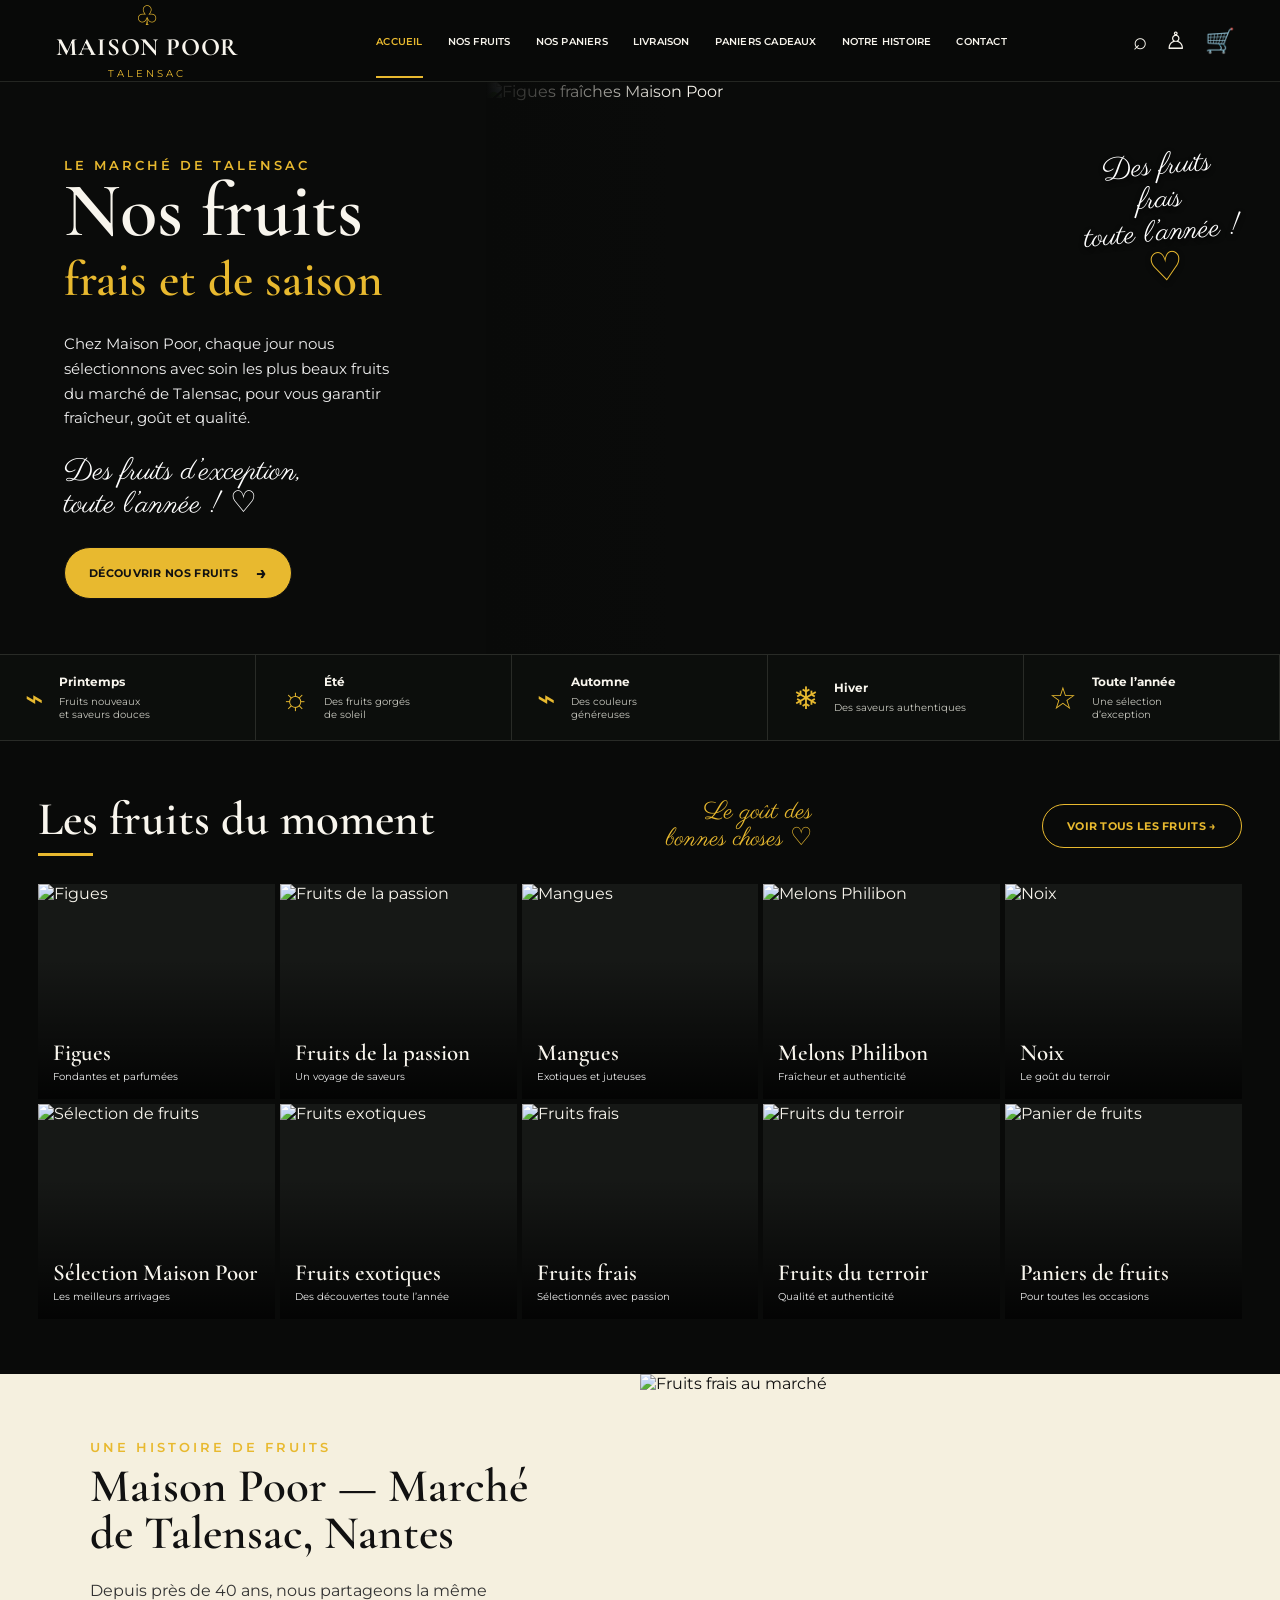
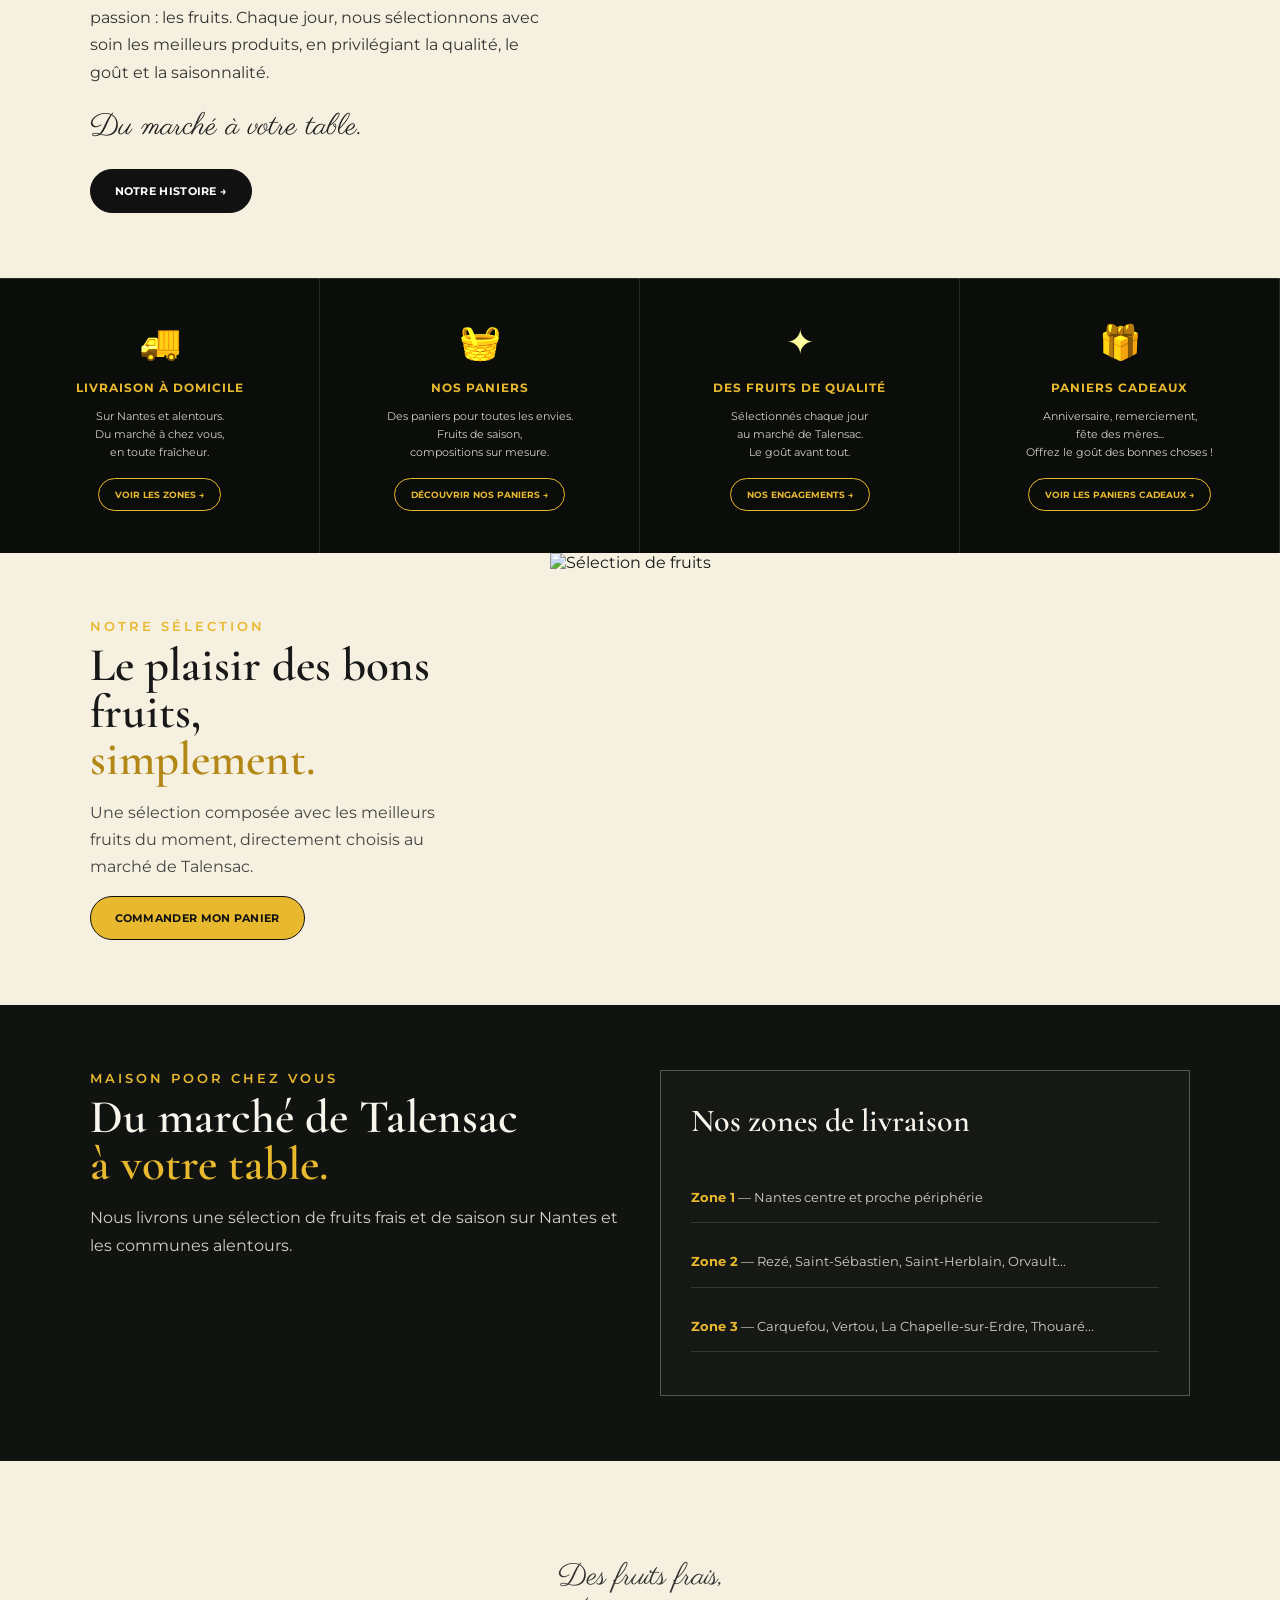
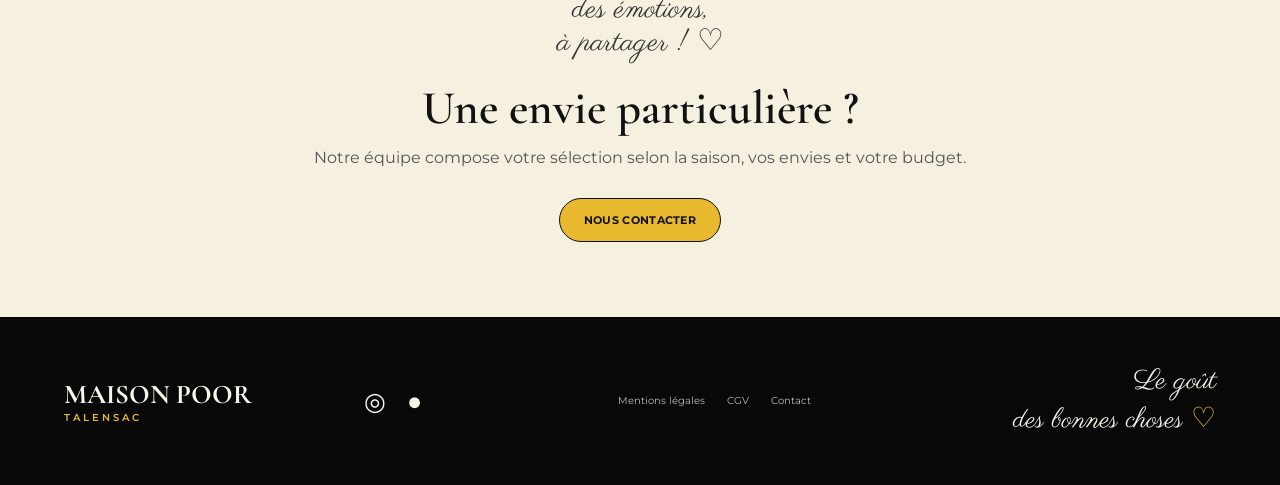
==== commit 47819586: "Add files via upload" ====
--- a/index.html
+++ b/index.html
@@ -1,62 +1,144 @@
 <!doctype html>
 <html lang="fr">
 <head>
-<meta charset="utf-8">
-<meta name="viewport" content="width=device-width, initial-scale=1">
-<title>Maison Poor — Talensac</title>
-<link rel="stylesheet" href="styles.css">
+  <meta charset="utf-8">
+  <meta name="viewport" content="width=device-width, initial-scale=1">
+  <meta name="description" content="Maison Poor Talensac — fruits frais, sélectionnés avec passion au marché de Talensac à Nantes.">
+  <title>Maison Poor — Talensac | Fruits frais et de saison</title>
+  <link rel="preconnect" href="https://fonts.googleapis.com">
+  <link rel="preconnect" href="https://fonts.gstatic.com" crossorigin>
+  <link href="https://fonts.googleapis.com/css2?family=Cormorant+Garamond:wght@500;600;700&family=Montserrat:wght@400;500;600;700&family=Parisienne&display=swap" rel="stylesheet">
+  <link rel="stylesheet" href="style.css">
 </head>
 <body>
-<header class="header">
-  <a href="#accueil" class="brand"><img src="assets/logo.jpg" alt="Maison Poor Talensac"></a>
-  <nav>
-    <a class="active" href="#accueil">ACCUEIL</a><a href="#fruits">NOS FRUITS</a><a href="#paniers">NOS PANIERS</a>
-    <a href="#livraison">LIVRAISON</a><a href="#cadeaux">PANIERS CADEAUX</a><a href="#histoire">NOTRE HISTOIRE</a><a href="#contact">CONTACT</a>
+<header class="site-header">
+  <a class="brand" href="#accueil" aria-label="Maison Poor Talensac">
+    <div class="brand-mark">♧</div>
+    <div class="brand-name">MAISON POOR</div>
+    <div class="brand-sub">TALENSAC</div>
+  </a>
+
+  <button class="menu-toggle" aria-label="Ouvrir le menu">☰</button>
+  <nav class="nav">
+    <a class="active" href="#accueil">ACCUEIL</a>
+    <a href="#fruits">NOS FRUITS</a>
+    <a href="#paniers">NOS PANIERS</a>
+    <a href="#livraison">LIVRAISON</a>
+    <a href="#cadeaux">PANIERS CADEAUX</a>
+    <a href="#histoire">NOTRE HISTOIRE</a>
+    <a href="#contact">CONTACT</a>
   </nav>
-  <div class="icons">⌕　♙　🛒</div>
+  <div class="header-icons" aria-hidden="true"><span>⌕</span><span>♙</span><span>🛒</span></div>
 </header>
 
-<section class="hero" id="accueil">
-  <div class="hero-left">
-    <img src="assets/logo.jpg" class="hero-logo" alt="Maison Poor Talensac">
-    <div class="tagline">Le goût des bonnes choses <span>♡</span></div>
-    <p>Depuis près de 40 ans au marché de Talensac à Nantes, Maison Poor sélectionne chaque jour des fruits pour leur fraîcheur, leur goût et leur maturité.</p>
-    <div class="cta"><a class="gold" href="#paniers">🛒　COMMANDER MON PANIER</a><a href="#cadeaux">♧　OFFRIR UN PANIER</a></div>
-  </div>
-  <div class="hero-image">
-    <img src="assets/hero-market.jpg" alt="Étal de fruits au marché de Talensac">
-    <div class="scribble top">Des fruits<br>frais<br>chaque jour<br>au marché<br>de Talensac ♡</div>
-    <div class="scribble bottom">Le goût<br>des bonnes<br>choses ... ♡</div>
-  </div>
-</section>
+<main id="accueil">
+  <section class="hero">
+    <div class="hero-copy">
+      <p class="eyebrow">LE MARCHÉ DE TALENSAC</p>
+      <h1>Nos fruits<br><span>frais et de saison</span></h1>
+      <p class="lead">Chez Maison Poor, chaque jour nous sélectionnons avec soin les plus beaux fruits du marché de Talensac, pour vous garantir fraîcheur, goût et qualité.</p>
+      <p class="script">Des fruits d’exception,<br>toute l’année ! ♡</p>
+      <a class="btn gold" href="#fruits">DÉCOUVRIR NOS FRUITS <b>→</b></a>
+    </div>
+    <div class="hero-photo">
+      <img src="assets/figues.jpg" alt="Figues fraîches Maison Poor">
+      <div class="hero-overlay"></div>
+      <div class="chalk">Des fruits<br>frais<br>toute l’année !<br><span>♡</span></div>
+    </div>
+  </section>
 
-<section class="season" id="fruits">
-  <div class="heading"><div><span>NOS FRUITS DE SAISON</span><h2>Les produits du moment</h2></div><a href="#">VOIR TOUS LES FRUITS →</a></div>
-  <div class="products">
-    <article><img src="assets/mango.jpg"><div><b>Les mangues</b><small>L'EXOTISME À PORTÉE DE MAIN</small></div></article>
-    <article><img src="assets/passion.jpg"><div><b>Les fruits de la passion</b><small>UN VOYAGE DE SAVEURS</small></div></article>
-    <article><img src="assets/avocado.jpg"><div><b>Les avocats</b><small>ONCTUEUX ET SAVOUREUX</small></div></article>
-    <article><img src="assets/dates.jpg"><div><b>Les dattes</b><small>UNE DOUCEUR NATURELLE</small></div></article>
-  </div>
-</section>
+  <section class="season-strip">
+    <div><b>⌁</b><span><strong>Printemps</strong><small>Fruits nouveaux<br>et saveurs douces</small></span></div>
+    <div><b>☼</b><span><strong>Été</strong><small>Des fruits gorgés<br>de soleil</small></span></div>
+    <div><b>⌁</b><span><strong>Automne</strong><small>Des couleurs<br>généreuses</small></span></div>
+    <div><b>❄</b><span><strong>Hiver</strong><small>Des saveurs authentiques</small></span></div>
+    <div><b>☆</b><span><strong>Toute l’année</strong><small>Une sélection<br>d’exception</small></span></div>
+  </section>
 
-<section class="story" id="histoire">
-  <img src="assets/story.jpg" alt="Équipe Maison Poor au marché de Talensac">
-  <div class="story-text"><span>UNE HISTOIRE DE FRUITS</span><h2>Maison Poor — Marché de Talensac, Nantes</h2>
-  <p>Depuis près de 40 ans, nous partageons la même passion : les fruits. Chaque jour, nous sélectionnons avec soin les meilleurs produits, en privilégiant la qualité, le goût et la saisonnalité.</p>
-  <em>Du marché à votre table.</em><br><a class="black" href="#">NOTRE HISTOIRE</a></div>
-  <div class="quote"><strong>♧</strong><p>« Des fruits frais,<br>des rencontres vraies,<br>une même exigence<br>depuis 40 ans. »</p></div>
-</section>
+  <section id="fruits" class="section dark">
+    <div class="section-head">
+      <div><h2>Les fruits du moment</h2><div class="gold-line"></div></div>
+      <p class="script">Le goût des<br>bonnes choses ♡</p>
+      <a class="btn outline" href="#catalogue">VOIR TOUS LES FRUITS →</a>
+    </div>
+    <div class="fruit-grid">
+      <article class="fruit-card"><img src="assets/figues.jpg" alt="Figues"><div><h3>Figues</h3><p>Fondantes et parfumées</p></div></article>
+      <article class="fruit-card"><img src="assets/fruits-passion.jpg" alt="Fruits de la passion"><div><h3>Fruits de la passion</h3><p>Un voyage de saveurs</p></div></article>
+      <article class="fruit-card"><img src="assets/mangues.jpg" alt="Mangues"><div><h3>Mangues</h3><p>Exotiques et juteuses</p></div></article>
+      <article class="fruit-card"><img src="assets/melons-philibon.png" alt="Melons Philibon"><div><h3>Melons Philibon</h3><p>Fraîcheur et authenticité</p></div></article>
+      <article class="fruit-card"><img src="assets/noix.jpg" alt="Noix"><div><h3>Noix</h3><p>Le goût du terroir</p></div></article>
+      <article class="fruit-card"><img src="assets/fruits-passion.jpg" alt="Sélection de fruits"><div><h3>Sélection Maison Poor</h3><p>Les meilleurs arrivages</p></div></article>
+      <article class="fruit-card"><img src="assets/mangues.jpg" alt="Fruits exotiques"><div><h3>Fruits exotiques</h3><p>Des découvertes toute l’année</p></div></article>
+      <article class="fruit-card"><img src="assets/figues.jpg" alt="Fruits frais"><div><h3>Fruits frais</h3><p>Sélectionnés avec passion</p></div></article>
+      <article class="fruit-card"><img src="assets/noix.jpg" alt="Fruits du terroir"><div><h3>Fruits du terroir</h3><p>Qualité et authenticité</p></div></article>
+      <article class="fruit-card basket-card"><img src="assets/melons-philibon.png" alt="Panier de fruits"><div><h3>Paniers de fruits</h3><p>Pour toutes les occasions</p></div></article>
+    </div>
+  </section>
 
-<section class="four" id="paniers">
-  <div><i>♧</i><h3>MAISON POOR CHEZ VOUS</h3><p>Commandez. Nous préparons. Vous recevez.<br>Une livraison pensée pour préserver la fraîcheur de vos fruits.</p><a href="#livraison">COMMENT ÇA MARCHE ?</a></div>
-  <div><i>♧</i><h3>DES PANIERS POUR TOUS</h3><p>Panier de la semaine, paniers cadeaux ou compositions sur mesure. Il y a toujours une bonne occasion pour faire plaisir.</p><a href="#cadeaux">VOIR NOS PANIERS</a></div>
-  <div><i>⌖</i><h3>NOUS TROUVER</h3><p>Marché de Talensac — Nantes<br>Venez nous rencontrer directement au marché et découvrez nos produits de saison.</p><a href="#contact">VOIR SUR LA CARTE</a></div>
-  <div><i>◈</i><h3>NOTRE ENGAGEMENT</h3><p>Des fruits de qualité, sélectionnés avec soin. Le respect des saisons, des producteurs et surtout... du goût.</p><a href="#histoire">EN SAVOIR PLUS</a></div>
-</section>
+  <section id="histoire" class="story">
+    <div class="story-copy">
+      <p class="eyebrow">UNE HISTOIRE DE FRUITS</p>
+      <h2>Maison Poor — Marché de Talensac, Nantes</h2>
+      <p>Depuis près de 40 ans, nous partageons la même passion : les fruits. Chaque jour, nous sélectionnons avec soin les meilleurs produits, en privilégiant la qualité, le goût et la saisonnalité.</p>
+      <p class="script">Du marché à votre table.</p>
+      <a class="btn dark-btn" href="#contact">NOTRE HISTOIRE →</a>
+    </div>
+    <div class="story-photo"><img src="assets/melons-philibon.png" alt="Fruits frais au marché"></div>
+  </section>
 
-<section class="simple" id="livraison"><span>LIVRAISON</span><h2>Du marché à votre table.</h2><p>Une livraison locale pensée autour de la fraîcheur et du soin.</p></section>
-<section class="simple" id="cadeaux"><span>PANIERS CADEAUX</span><h2>Faire plaisir avec Maison Poor.</h2><p>Des compositions élégantes et généreuses pour toutes les occasions.</p></section>
+  <section class="services">
+    <article><span>🚚</span><h3>LIVRAISON À DOMICILE</h3><p>Sur Nantes et alentours.<br>Du marché à chez vous,<br>en toute fraîcheur.</p><a href="#livraison">VOIR LES ZONES →</a></article>
+    <article><span>🧺</span><h3>NOS PANIERS</h3><p>Des paniers pour toutes les envies.<br>Fruits de saison,<br>compositions sur mesure.</p><a href="#paniers">DÉCOUVRIR NOS PANIERS →</a></article>
+    <article><span>✦</span><h3>DES FRUITS DE QUALITÉ</h3><p>Sélectionnés chaque jour<br>au marché de Talensac.<br>Le goût avant tout.</p><a href="#fruits">NOS ENGAGEMENTS →</a></article>
+    <article id="cadeaux"><span>🎁</span><h3>PANIERS CADEAUX</h3><p>Anniversaire, remerciement,<br>fête des mères...<br>Offrez le goût des bonnes choses !</p><a href="#contact">VOIR LES PANIERS CADEAUX →</a></article>
+  </section>
 
-<footer id="contact"><img src="assets/logo.jpg" alt="Maison Poor"><div>◎　●　　|　 Mentions légales　 |　 CGV　 |　 Contact</div><em>Le goût<br>des bonnes choses ♡</em></footer>
-</body></html>+  <section id="paniers" class="selection">
+    <div class="selection-copy">
+      <p class="eyebrow">NOTRE SÉLECTION</p>
+      <h2>Le plaisir des bons fruits,<br><span>simplement.</span></h2>
+      <p>Une sélection composée avec les meilleurs fruits du moment, directement choisis au marché de Talensac.</p>
+      <a class="btn gold" href="#contact">COMMANDER MON PANIER</a>
+    </div>
+    <div class="selection-photo"><img src="assets/fruits-passion.jpg" alt="Sélection de fruits"></div>
+  </section>
+
+  <section id="livraison" class="delivery">
+    <div>
+      <p class="eyebrow">MAISON POOR CHEZ VOUS</p>
+      <h2>Du marché de Talensac<br><span>à votre table.</span></h2>
+      <p>Nous livrons une sélection de fruits frais et de saison sur Nantes et les communes alentours.</p>
+    </div>
+    <div class="delivery-box">
+      <h3>Nos zones de livraison</h3>
+      <p><b>Zone 1</b> — Nantes centre et proche périphérie</p>
+      <p><b>Zone 2</b> — Rezé, Saint-Sébastien, Saint-Herblain, Orvault...</p>
+      <p><b>Zone 3</b> — Carquefou, Vertou, La Chapelle-sur-Erdre, Thouaré...</p>
+    </div>
+  </section>
+
+  <section id="catalogue" class="cta">
+    <p class="script">Des fruits frais,<br>des émotions,<br>à partager ! ♡</p>
+    <h2>Une envie particulière ?</h2>
+    <p>Notre équipe compose votre sélection selon la saison, vos envies et votre budget.</p>
+    <a class="btn gold" href="#contact">NOUS CONTACTER</a>
+  </section>
+</main>
+
+<footer id="contact">
+  <div class="footer-brand">MAISON POOR <span>TALENSAC</span></div>
+  <div class="social">◎ &nbsp; ●</div>
+  <div class="footer-links"><a href="#">Mentions légales</a><a href="#">CGV</a><a href="#">Contact</a></div>
+  <div class="footer-slogan">Le goût<br>des bonnes choses <span>♡</span></div>
+</footer>
+
+<script>
+  document.querySelector('.menu-toggle').addEventListener('click', () => {
+    document.querySelector('.nav').classList.toggle('open');
+  });
+  document.querySelectorAll('.nav a').forEach(a => a.addEventListener('click', () => {
+    document.querySelector('.nav').classList.remove('open');
+  }));
+</script>
+</body>
+</html>
--- a/style.css
+++ b/style.css
@@ -0,0 +1,24 @@
+:root{
+  --black:#090a09; --black2:#111311; --cream:#f5f0df; --cream2:#eee7d2;
+  --gold:#e8b92f; --gold2:#ffd45b; --text:#f8f5ed; --muted:#c9c4b6;
+  --serif:"Cormorant Garamond",Georgia,serif; --sans:"Montserrat",Arial,sans-serif;
+  --script:"Parisienne",cursive;
+}
+*{box-sizing:border-box} html{scroll-behavior:smooth} body{margin:0;background:var(--black);color:var(--text);font-family:var(--sans)}
+img{display:block;width:100%;height:100%;object-fit:cover} a{color:inherit;text-decoration:none}
+.site-header{height:82px;background:#080908;display:flex;align-items:center;padding:0 3.5vw;gap:30px;position:sticky;top:0;z-index:20;border-bottom:1px solid #242622}
+.brand{width:205px;text-align:center;line-height:.9}.brand-mark{color:var(--gold);font-size:27px;height:28px}.brand-name{font:700 25px var(--serif);letter-spacing:.8px}.brand-sub{color:var(--gold);font-size:10px;letter-spacing:3px;margin-top:7px}
+.nav{display:flex;align-items:center;justify-content:center;gap:25px;flex:1}.nav a{font-size:10px;font-weight:600;letter-spacing:.2px;padding:31px 0 28px;border-bottom:2px solid transparent}.nav a.active,.nav a:hover{color:var(--gold);border-color:var(--gold)}
+.header-icons{display:flex;gap:18px;font-size:24px;white-space:nowrap}.menu-toggle{display:none;background:none;border:0;color:#fff;font-size:26px}
+.hero{min-height:510px;display:grid;grid-template-columns:38% 62%;background:#0a0b0a}.hero-copy{padding:75px 6vw 55px 5vw;position:relative;z-index:2}.eyebrow{color:var(--gold);letter-spacing:3px;font-size:13px;font-weight:600;margin:0 0 8px}.hero h1{font:600 clamp(55px,6vw,88px)/.78 var(--serif);margin:0 0 28px}.hero h1 span{color:var(--gold);font-size:.64em;line-height:1}.lead{font-size:15px;line-height:1.65;max-width:520px;color:#eee}.script{font:400 30px/1.1 var(--script);margin:25px 0;color:#fff}.gold{background:var(--gold);color:#111;border-color:var(--gold)}.btn{display:inline-flex;align-items:center;gap:18px;padding:14px 24px;border:1px solid;border-radius:30px;font-size:11px;font-weight:700;letter-spacing:.3px}.btn b{font-size:18px}.hero-photo{position:relative;min-height:510px;overflow:hidden}.hero-photo img{object-position:center}.hero-overlay{position:absolute;inset:0;background:linear-gradient(90deg,#090a09 0%,transparent 24%,transparent 100%)}.chalk{position:absolute;right:5%;top:12%;font:30px/1.1 var(--script);text-align:center;transform:rotate(-5deg);color:#fff;text-shadow:0 2px 5px #000}.chalk span{color:var(--gold);font-size:40px}
+.season-strip{display:grid;grid-template-columns:repeat(5,1fr);border-top:1px solid #292b27;border-bottom:1px solid #292b27;background:#0c0e0c}.season-strip>div{min-height:85px;padding:15px 25px;display:flex;gap:15px;align-items:center;border-right:1px solid #292b27}.season-strip b{font-size:31px;color:var(--gold);font-weight:400}.season-strip strong{display:block;font-size:12px;margin-bottom:6px}.season-strip small{display:block;color:#c9c9c0;line-height:1.35;font-size:10px}
+.section{padding:55px 3vw}.section-head{display:flex;align-items:center;justify-content:space-between;gap:20px;margin-bottom:28px}.section h2,.story h2,.delivery h2,.selection h2,.cta h2{font:600 47px/1 var(--serif);margin:0}.gold-line{width:55px;height:3px;background:var(--gold);margin-top:10px}.section-head .script{font-size:25px;color:var(--gold);text-align:right;margin:0}.outline{border-color:var(--gold);color:var(--gold)}
+.fruit-grid{display:grid;grid-template-columns:repeat(5,1fr);gap:5px}.fruit-card{height:215px;position:relative;overflow:hidden;background:#161816}.fruit-card img{transition:transform .5s}.fruit-card:hover img{transform:scale(1.05)}.fruit-card:after{content:"";position:absolute;inset:35% 0 0;background:linear-gradient(transparent,rgba(0,0,0,.85))}.fruit-card>div{position:absolute;z-index:2;left:15px;right:10px;bottom:13px}.fruit-card h3{font:600 23px var(--serif);margin:0}.fruit-card p{font-size:10px;margin:3px 0;color:#eee}
+.story{display:grid;grid-template-columns:1fr 1fr;background:var(--cream);color:#111}.story-copy{padding:65px 7vw}.story h2{margin:7px 0 20px}.story-copy>p:not(.eyebrow):not(.script){line-height:1.7;color:#333;max-width:560px}.story .script{color:#222}.dark-btn{background:#101110;color:#fff;border-color:#101110}.story-photo{min-height:390px}
+.services{display:grid;grid-template-columns:repeat(4,1fr);background:#0b0d0b;border-top:1px solid #292b27}.services article{padding:42px 28px;text-align:center;border-right:1px solid #292b27}.services span{font-size:34px;filter:sepia(1) saturate(4);}.services h3{color:var(--gold);font-size:12px;letter-spacing:1px;margin:17px 0 12px}.services p{font-size:11px;line-height:1.65;color:#d0d0c7;min-height:60px}.services a{display:inline-block;border:1px solid var(--gold);border-radius:25px;padding:10px 16px;color:var(--gold);font-size:9px;font-weight:700}
+.selection{display:grid;grid-template-columns:43% 57%;background:var(--cream);color:#171817}.selection-copy{padding:65px 7vw}.selection h2 span{color:#b28715}.selection-copy>p:not(.eyebrow){line-height:1.7;color:#444;max-width:520px}.selection-photo{min-height:430px}
+.delivery{display:grid;grid-template-columns:1fr 1fr;gap:40px;padding:65px 7vw;background:#111310}.delivery h2 span{color:var(--gold)}.delivery>div>p:not(.eyebrow){line-height:1.7;color:#d0d0c7;max-width:600px}.delivery-box{border:1px solid #55584f;padding:30px;background:#151815}.delivery-box h3{font:600 32px var(--serif);margin-top:0}.delivery-box p{border-bottom:1px solid #33372f;padding:14px 0;font-size:13px}.delivery-box b{color:var(--gold)}
+.cta{text-align:center;padding:75px 20px;background:var(--cream);color:#111}.cta .script{color:#333}.cta h2{margin:10px 0}.cta p:not(.script){color:#555}.cta .gold{margin-top:15px}
+footer{display:grid;grid-template-columns:1.2fr 1fr 1.5fr 1fr;align-items:center;gap:25px;padding:45px 5vw;background:#070807}.footer-brand{font:700 27px var(--serif)}.footer-brand span{display:block;color:var(--gold);font:600 10px var(--sans);letter-spacing:3px}.social{font-size:25px}.footer-links{display:flex;gap:22px;font-size:10px;color:#bbb}.footer-slogan{font:28px var(--script);text-align:right}.footer-slogan span{color:var(--gold)}
+@media(max-width:950px){.site-header{height:70px;padding:0 18px}.brand{width:auto;text-align:left}.brand-name{font-size:20px}.nav{position:absolute;top:70px;left:0;right:0;background:#090a09;display:none;flex-direction:column;gap:0;padding:12px 25px;border-bottom:1px solid #333}.nav.open{display:flex}.nav a{width:100%;padding:14px 0}.menu-toggle{display:block;margin-left:auto}.header-icons{display:none}.hero{grid-template-columns:1fr}.hero-copy{padding:50px 25px 40px}.hero-photo{min-height:350px}.season-strip{grid-template-columns:repeat(2,1fr)}.fruit-grid{grid-template-columns:repeat(2,1fr)}.fruit-card{height:230px}.story,.selection,.delivery{grid-template-columns:1fr}.story-photo,.selection-photo{min-height:320px}.services{grid-template-columns:repeat(2,1fr)}footer{grid-template-columns:1fr 1fr}.footer-slogan{grid-column:1/-1;text-align:left}}
+@media(max-width:560px){.hero h1{font-size:58px}.section h2,.story h2,.delivery h2,.selection h2,.cta h2{font-size:38px}.section-head{align-items:flex-start;flex-direction:column}.section-head .script{text-align:left}.fruit-grid{grid-template-columns:1fr}.services{grid-template-columns:1fr}.season-strip{grid-template-columns:1fr}.story-copy,.selection-copy,.delivery{padding:45px 25px}.delivery{gap:20px}footer{grid-template-columns:1fr}.footer-links{flex-wrap:wrap}.footer-slogan{grid-column:auto}}
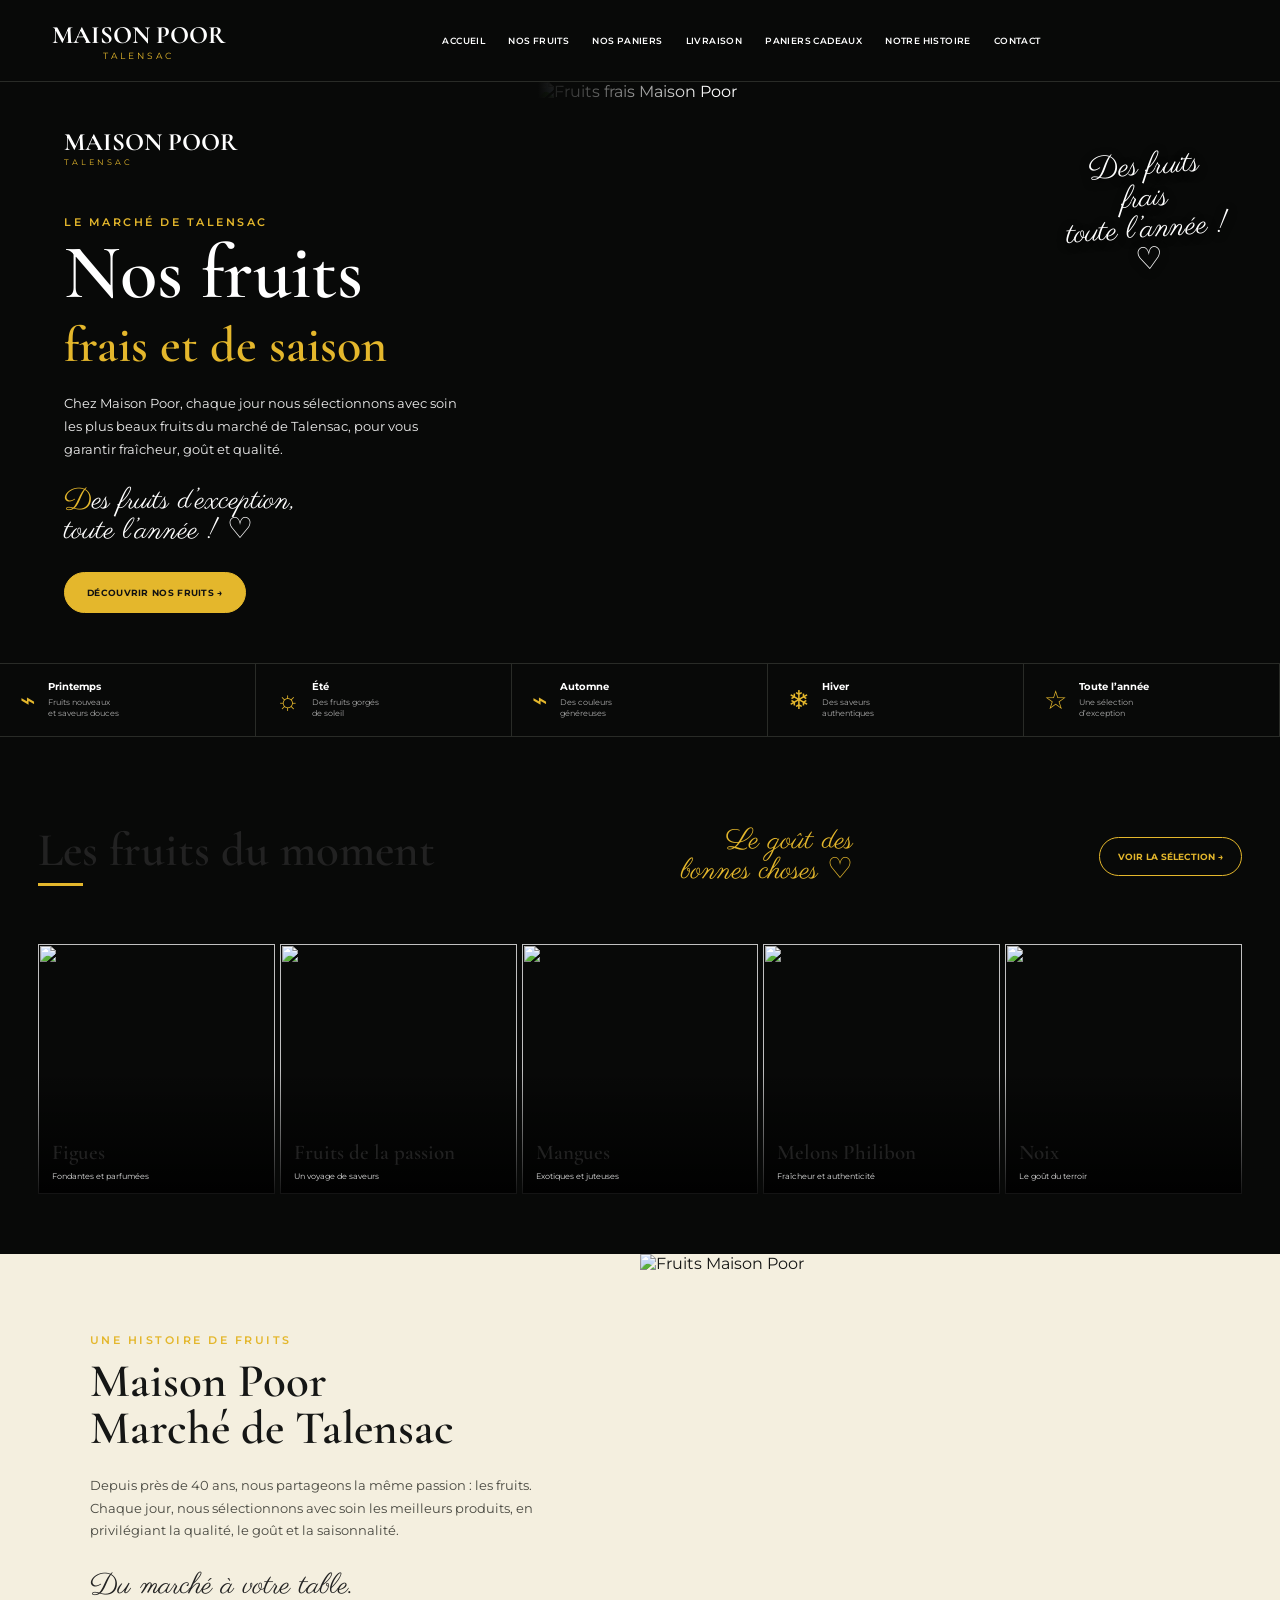
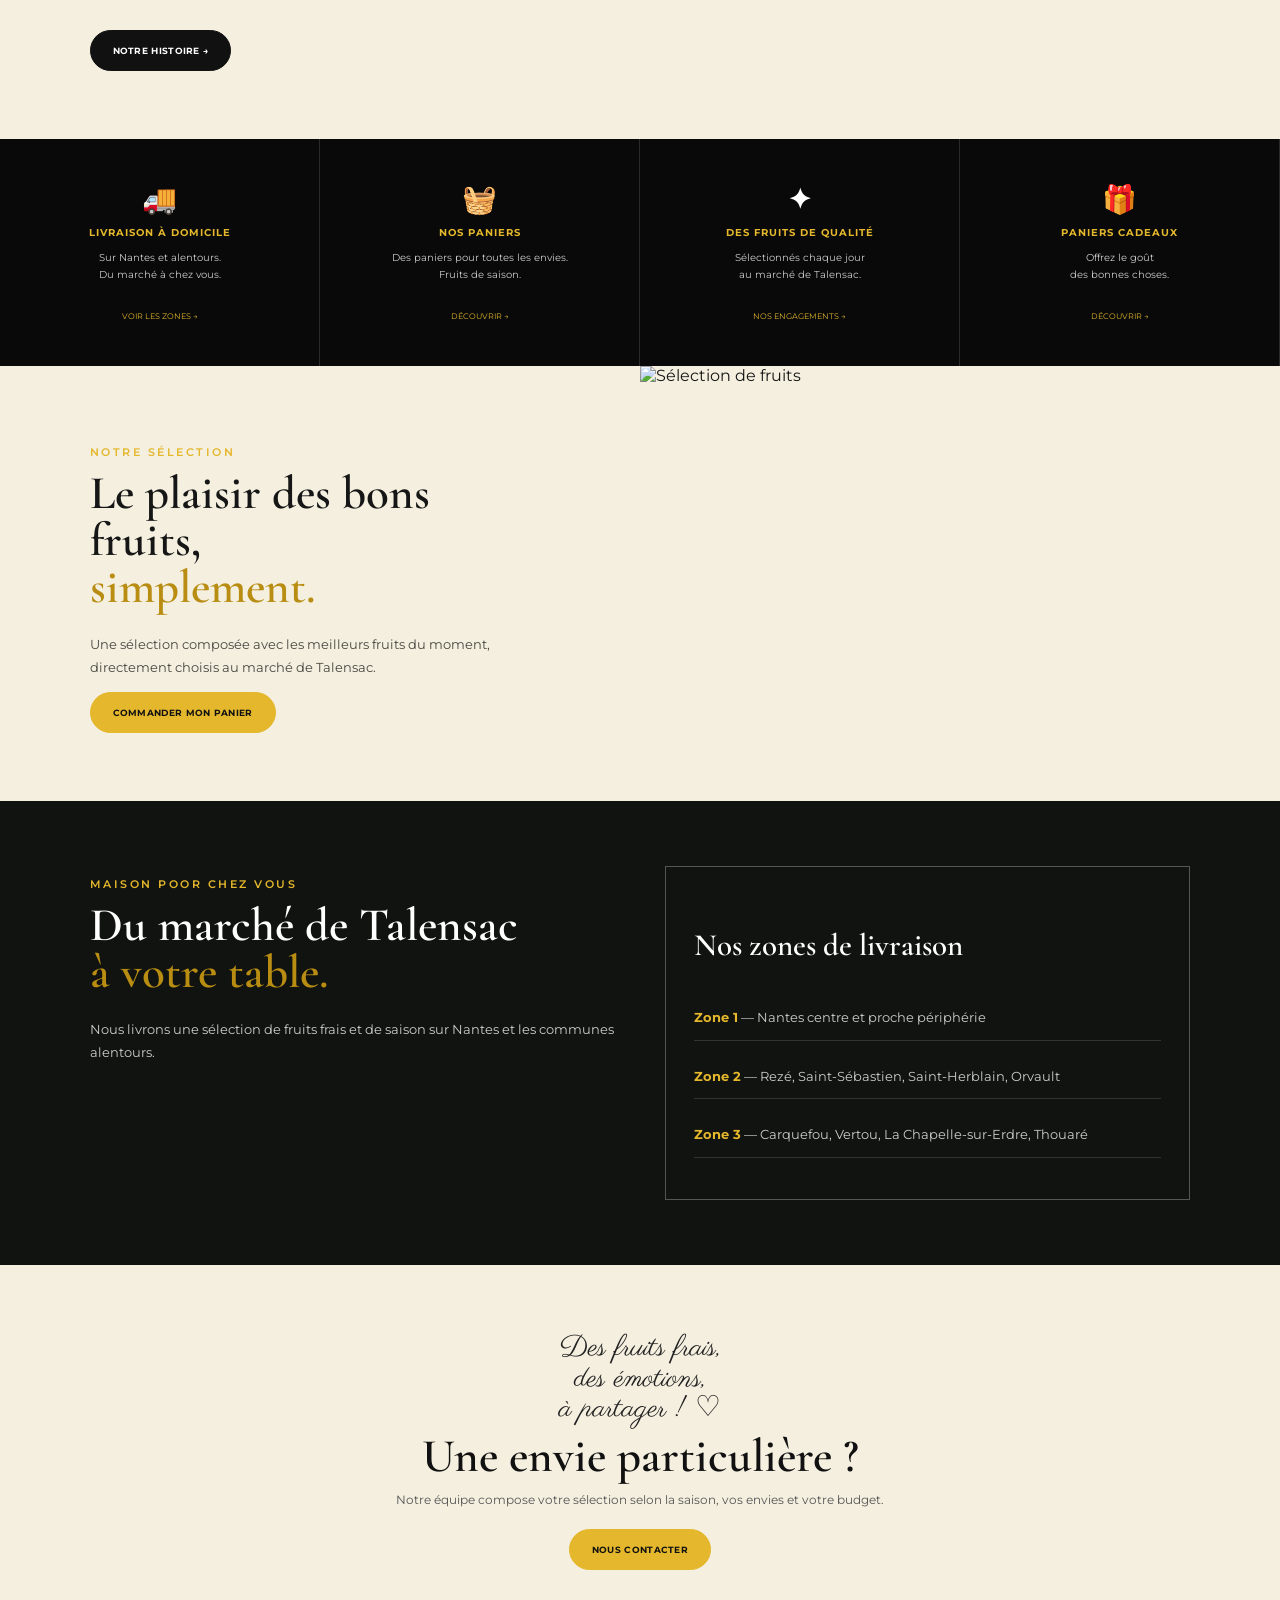
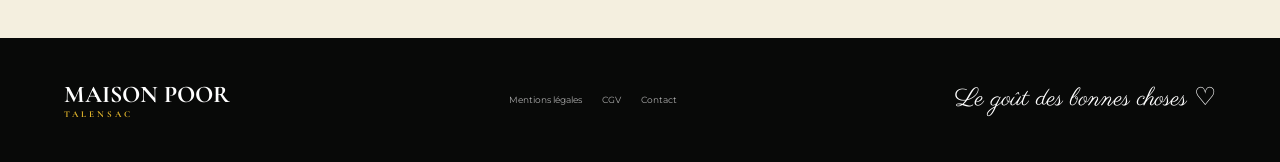
==== commit a376e8e9: "Add files via upload" ====
--- a/index.html
+++ b/index.html
@@ -1,144 +1,78 @@
 <!doctype html>
 <html lang="fr">
 <head>
-  <meta charset="utf-8">
-  <meta name="viewport" content="width=device-width, initial-scale=1">
-  <meta name="description" content="Maison Poor Talensac — fruits frais, sélectionnés avec passion au marché de Talensac à Nantes.">
-  <title>Maison Poor — Talensac | Fruits frais et de saison</title>
-  <link rel="preconnect" href="https://fonts.googleapis.com">
-  <link rel="preconnect" href="https://fonts.gstatic.com" crossorigin>
-  <link href="https://fonts.googleapis.com/css2?family=Cormorant+Garamond:wght@500;600;700&family=Montserrat:wght@400;500;600;700&family=Parisienne&display=swap" rel="stylesheet">
-  <link rel="stylesheet" href="style.css">
+<meta charset="utf-8">
+<meta name="viewport" content="width=device-width, initial-scale=1">
+<title>Maison Poor — Talensac</title>
+<link rel="stylesheet" href="style.css">
 </head>
 <body>
-<header class="site-header">
-  <a class="brand" href="#accueil" aria-label="Maison Poor Talensac">
-    <div class="brand-mark">♧</div>
-    <div class="brand-name">MAISON POOR</div>
-    <div class="brand-sub">TALENSAC</div>
-  </a>
-
-  <button class="menu-toggle" aria-label="Ouvrir le menu">☰</button>
-  <nav class="nav">
-    <a class="active" href="#accueil">ACCUEIL</a>
-    <a href="#fruits">NOS FRUITS</a>
-    <a href="#paniers">NOS PANIERS</a>
-    <a href="#livraison">LIVRAISON</a>
-    <a href="#cadeaux">PANIERS CADEAUX</a>
-    <a href="#histoire">NOTRE HISTOIRE</a>
-    <a href="#contact">CONTACT</a>
+<header class="header">
+  <a class="brand" href="#accueil"><span>MAISON POOR</span><small>TALENSAC</small></a>
+  <button class="menu" aria-label="Menu">☰</button>
+  <nav>
+    <a href="#accueil">ACCUEIL</a><a href="#fruits">NOS FRUITS</a><a href="#paniers">NOS PANIERS</a>
+    <a href="#livraison">LIVRAISON</a><a href="#cadeaux">PANIERS CADEAUX</a><a href="#histoire">NOTRE HISTOIRE</a><a href="#contact">CONTACT</a>
   </nav>
-  <div class="header-icons" aria-hidden="true"><span>⌕</span><span>♙</span><span>🛒</span></div>
 </header>
 
-<main id="accueil">
-  <section class="hero">
-    <div class="hero-copy">
-      <p class="eyebrow">LE MARCHÉ DE TALENSAC</p>
-      <h1>Nos fruits<br><span>frais et de saison</span></h1>
-      <p class="lead">Chez Maison Poor, chaque jour nous sélectionnons avec soin les plus beaux fruits du marché de Talensac, pour vous garantir fraîcheur, goût et qualité.</p>
-      <p class="script">Des fruits d’exception,<br>toute l’année ! ♡</p>
-      <a class="btn gold" href="#fruits">DÉCOUVRIR NOS FRUITS <b>→</b></a>
-    </div>
-    <div class="hero-photo">
-      <img src="assets/figues.jpg" alt="Figues fraîches Maison Poor">
-      <div class="hero-overlay"></div>
-      <div class="chalk">Des fruits<br>frais<br>toute l’année !<br><span>♡</span></div>
-    </div>
-  </section>
+<main>
+<section id="accueil" class="hero">
+  <div class="hero-copy">
+    <div class="logo-placeholder">MAISON POOR<small>TALENSAC</small></div>
+    <p class="eyebrow">LE MARCHÉ DE TALENSAC</p>
+    <h1>Nos fruits<br><span>frais et de saison</span></h1>
+    <p class="intro">Chez Maison Poor, chaque jour nous sélectionnons avec soin les plus beaux fruits du marché de Talensac, pour vous garantir fraîcheur, goût et qualité.</p>
+    <p class="script">Des fruits d’exception,<br>toute l’année ! ♡</p>
+    <a class="btn" href="#fruits">DÉCOUVRIR NOS FRUITS →</a>
+  </div>
+  <div class="hero-photo"><img src="assets/figues.jpg" alt="Fruits frais Maison Poor"><div class="note">Des fruits<br>frais<br>toute l’année !<br>♡</div></div>
+</section>
 
-  <section class="season-strip">
-    <div><b>⌁</b><span><strong>Printemps</strong><small>Fruits nouveaux<br>et saveurs douces</small></span></div>
-    <div><b>☼</b><span><strong>Été</strong><small>Des fruits gorgés<br>de soleil</small></span></div>
-    <div><b>⌁</b><span><strong>Automne</strong><small>Des couleurs<br>généreuses</small></span></div>
-    <div><b>❄</b><span><strong>Hiver</strong><small>Des saveurs authentiques</small></span></div>
-    <div><b>☆</b><span><strong>Toute l’année</strong><small>Une sélection<br>d’exception</small></span></div>
-  </section>
+<section class="seasons">
+  <div><b>⌁</b><strong>Printemps<small>Fruits nouveaux<br>et saveurs douces</small></strong></div>
+  <div><b>☼</b><strong>Été<small>Des fruits gorgés<br>de soleil</small></strong></div>
+  <div><b>⌁</b><strong>Automne<small>Des couleurs<br>généreuses</small></strong></div>
+  <div><b>❄</b><strong>Hiver<small>Des saveurs<br>authentiques</small></strong></div>
+  <div><b>☆</b><strong>Toute l’année<small>Une sélection<br>d’exception</small></strong></div>
+</section>
 
-  <section id="fruits" class="section dark">
-    <div class="section-head">
-      <div><h2>Les fruits du moment</h2><div class="gold-line"></div></div>
-      <p class="script">Le goût des<br>bonnes choses ♡</p>
-      <a class="btn outline" href="#catalogue">VOIR TOUS LES FRUITS →</a>
-    </div>
-    <div class="fruit-grid">
-      <article class="fruit-card"><img src="assets/figues.jpg" alt="Figues"><div><h3>Figues</h3><p>Fondantes et parfumées</p></div></article>
-      <article class="fruit-card"><img src="assets/fruits-passion.jpg" alt="Fruits de la passion"><div><h3>Fruits de la passion</h3><p>Un voyage de saveurs</p></div></article>
-      <article class="fruit-card"><img src="assets/mangues.jpg" alt="Mangues"><div><h3>Mangues</h3><p>Exotiques et juteuses</p></div></article>
-      <article class="fruit-card"><img src="assets/melons-philibon.png" alt="Melons Philibon"><div><h3>Melons Philibon</h3><p>Fraîcheur et authenticité</p></div></article>
-      <article class="fruit-card"><img src="assets/noix.jpg" alt="Noix"><div><h3>Noix</h3><p>Le goût du terroir</p></div></article>
-      <article class="fruit-card"><img src="assets/fruits-passion.jpg" alt="Sélection de fruits"><div><h3>Sélection Maison Poor</h3><p>Les meilleurs arrivages</p></div></article>
-      <article class="fruit-card"><img src="assets/mangues.jpg" alt="Fruits exotiques"><div><h3>Fruits exotiques</h3><p>Des découvertes toute l’année</p></div></article>
-      <article class="fruit-card"><img src="assets/figues.jpg" alt="Fruits frais"><div><h3>Fruits frais</h3><p>Sélectionnés avec passion</p></div></article>
-      <article class="fruit-card"><img src="assets/noix.jpg" alt="Fruits du terroir"><div><h3>Fruits du terroir</h3><p>Qualité et authenticité</p></div></article>
-      <article class="fruit-card basket-card"><img src="assets/melons-philibon.png" alt="Panier de fruits"><div><h3>Paniers de fruits</h3><p>Pour toutes les occasions</p></div></article>
-    </div>
-  </section>
+<section id="fruits" class="dark section">
+  <div class="section-head"><div><h2>Les fruits du moment</h2><i></i></div><p>Le goût des<br>bonnes choses ♡</p><a class="outline" href="#paniers">VOIR LA SÉLECTION →</a></div>
+  <div class="grid">
+    <article><img src="assets/figues.jpg"><h3>Figues</h3><small>Fondantes et parfumées</small></article>
+    <article><img src="assets/fruits-passion.jpg"><h3>Fruits de la passion</h3><small>Un voyage de saveurs</small></article>
+    <article><img src="assets/mangues.jpg"><h3>Mangues</h3><small>Exotiques et juteuses</small></article>
+    <article><img src="assets/melons-philibon.png"><h3>Melons Philibon</h3><small>Fraîcheur et authenticité</small></article>
+    <article><img src="assets/noix.jpg"><h3>Noix</h3><small>Le goût du terroir</small></article>
+  </div>
+</section>
 
-  <section id="histoire" class="story">
-    <div class="story-copy">
-      <p class="eyebrow">UNE HISTOIRE DE FRUITS</p>
-      <h2>Maison Poor — Marché de Talensac, Nantes</h2>
-      <p>Depuis près de 40 ans, nous partageons la même passion : les fruits. Chaque jour, nous sélectionnons avec soin les meilleurs produits, en privilégiant la qualité, le goût et la saisonnalité.</p>
-      <p class="script">Du marché à votre table.</p>
-      <a class="btn dark-btn" href="#contact">NOTRE HISTOIRE →</a>
-    </div>
-    <div class="story-photo"><img src="assets/melons-philibon.png" alt="Fruits frais au marché"></div>
-  </section>
+<section id="histoire" class="cream story">
+  <div><p class="eyebrow">UNE HISTOIRE DE FRUITS</p><h2>Maison Poor<br>Marché de Talensac</h2><p>Depuis près de 40 ans, nous partageons la même passion : les fruits. Chaque jour, nous sélectionnons avec soin les meilleurs produits, en privilégiant la qualité, le goût et la saisonnalité.</p><p class="script dark">Du marché à votre table.</p><a class="btn darkbtn" href="#contact">NOTRE HISTOIRE →</a></div>
+  <img src="assets/melons-philibon.png" alt="Fruits Maison Poor">
+</section>
 
-  <section class="services">
-    <article><span>🚚</span><h3>LIVRAISON À DOMICILE</h3><p>Sur Nantes et alentours.<br>Du marché à chez vous,<br>en toute fraîcheur.</p><a href="#livraison">VOIR LES ZONES →</a></article>
-    <article><span>🧺</span><h3>NOS PANIERS</h3><p>Des paniers pour toutes les envies.<br>Fruits de saison,<br>compositions sur mesure.</p><a href="#paniers">DÉCOUVRIR NOS PANIERS →</a></article>
-    <article><span>✦</span><h3>DES FRUITS DE QUALITÉ</h3><p>Sélectionnés chaque jour<br>au marché de Talensac.<br>Le goût avant tout.</p><a href="#fruits">NOS ENGAGEMENTS →</a></article>
-    <article id="cadeaux"><span>🎁</span><h3>PANIERS CADEAUX</h3><p>Anniversaire, remerciement,<br>fête des mères...<br>Offrez le goût des bonnes choses !</p><a href="#contact">VOIR LES PANIERS CADEAUX →</a></article>
-  </section>
+<section class="services">
+  <article><b>🚚</b><h3>LIVRAISON À DOMICILE</h3><p>Sur Nantes et alentours.<br>Du marché à chez vous.</p><a href="#livraison">VOIR LES ZONES →</a></article>
+  <article><b>🧺</b><h3>NOS PANIERS</h3><p>Des paniers pour toutes les envies.<br>Fruits de saison.</p><a href="#paniers">DÉCOUVRIR →</a></article>
+  <article><b>✦</b><h3>DES FRUITS DE QUALITÉ</h3><p>Sélectionnés chaque jour<br>au marché de Talensac.</p><a href="#fruits">NOS ENGAGEMENTS →</a></article>
+  <article id="cadeaux"><b>🎁</b><h3>PANIERS CADEAUX</h3><p>Offrez le goût<br>des bonnes choses.</p><a href="#contact">DÉCOUVRIR →</a></article>
+</section>
 
-  <section id="paniers" class="selection">
-    <div class="selection-copy">
-      <p class="eyebrow">NOTRE SÉLECTION</p>
-      <h2>Le plaisir des bons fruits,<br><span>simplement.</span></h2>
-      <p>Une sélection composée avec les meilleurs fruits du moment, directement choisis au marché de Talensac.</p>
-      <a class="btn gold" href="#contact">COMMANDER MON PANIER</a>
-    </div>
-    <div class="selection-photo"><img src="assets/fruits-passion.jpg" alt="Sélection de fruits"></div>
-  </section>
+<section id="paniers" class="cream selection">
+  <div><p class="eyebrow">NOTRE SÉLECTION</p><h2>Le plaisir des bons fruits,<br><span>simplement.</span></h2><p>Une sélection composée avec les meilleurs fruits du moment, directement choisis au marché de Talensac.</p><a class="btn" href="#contact">COMMANDER MON PANIER</a></div>
+  <img src="assets/fruits-passion.jpg" alt="Sélection de fruits">
+</section>
 
-  <section id="livraison" class="delivery">
-    <div>
-      <p class="eyebrow">MAISON POOR CHEZ VOUS</p>
-      <h2>Du marché de Talensac<br><span>à votre table.</span></h2>
-      <p>Nous livrons une sélection de fruits frais et de saison sur Nantes et les communes alentours.</p>
-    </div>
-    <div class="delivery-box">
-      <h3>Nos zones de livraison</h3>
-      <p><b>Zone 1</b> — Nantes centre et proche périphérie</p>
-      <p><b>Zone 2</b> — Rezé, Saint-Sébastien, Saint-Herblain, Orvault...</p>
-      <p><b>Zone 3</b> — Carquefou, Vertou, La Chapelle-sur-Erdre, Thouaré...</p>
-    </div>
-  </section>
+<section id="livraison" class="delivery">
+  <div><p class="eyebrow">MAISON POOR CHEZ VOUS</p><h2>Du marché de Talensac<br><span>à votre table.</span></h2><p>Nous livrons une sélection de fruits frais et de saison sur Nantes et les communes alentours.</p></div>
+  <div class="delivery-box"><h3>Nos zones de livraison</h3><p><b>Zone 1</b> — Nantes centre et proche périphérie</p><p><b>Zone 2</b> — Rezé, Saint-Sébastien, Saint-Herblain, Orvault</p><p><b>Zone 3</b> — Carquefou, Vertou, La Chapelle-sur-Erdre, Thouaré</p></div>
+</section>
 
-  <section id="catalogue" class="cta">
-    <p class="script">Des fruits frais,<br>des émotions,<br>à partager ! ♡</p>
-    <h2>Une envie particulière ?</h2>
-    <p>Notre équipe compose votre sélection selon la saison, vos envies et votre budget.</p>
-    <a class="btn gold" href="#contact">NOUS CONTACTER</a>
-  </section>
+<section class="cta"><p class="script dark">Des fruits frais,<br>des émotions,<br>à partager ! ♡</p><h2>Une envie particulière ?</h2><p>Notre équipe compose votre sélection selon la saison, vos envies et votre budget.</p><a class="btn" href="#contact">NOUS CONTACTER</a></section>
 </main>
 
-<footer id="contact">
-  <div class="footer-brand">MAISON POOR <span>TALENSAC</span></div>
-  <div class="social">◎ &nbsp; ●</div>
-  <div class="footer-links"><a href="#">Mentions légales</a><a href="#">CGV</a><a href="#">Contact</a></div>
-  <div class="footer-slogan">Le goût<br>des bonnes choses <span>♡</span></div>
-</footer>
-
-<script>
-  document.querySelector('.menu-toggle').addEventListener('click', () => {
-    document.querySelector('.nav').classList.toggle('open');
-  });
-  document.querySelectorAll('.nav a').forEach(a => a.addEventListener('click', () => {
-    document.querySelector('.nav').classList.remove('open');
-  }));
-</script>
-</body>
-</html>
+<footer id="contact"><div class="footer-brand">MAISON POOR<small>TALENSAC</small></div><div class="footer-links"><a href="#">Mentions légales</a><a href="#">CGV</a><a href="#">Contact</a></div><div class="script">Le goût des bonnes choses ♡</div></footer>
+<script>document.querySelector('.menu').onclick=()=>document.querySelector('nav').classList.toggle('open');</script>
+</body></html>
--- a/style.css
+++ b/style.css
@@ -1,24 +1,9 @@
-:root{
-  --black:#090a09; --black2:#111311; --cream:#f5f0df; --cream2:#eee7d2;
-  --gold:#e8b92f; --gold2:#ffd45b; --text:#f8f5ed; --muted:#c9c4b6;
-  --serif:"Cormorant Garamond",Georgia,serif; --sans:"Montserrat",Arial,sans-serif;
-  --script:"Parisienne",cursive;
-}
-*{box-sizing:border-box} html{scroll-behavior:smooth} body{margin:0;background:var(--black);color:var(--text);font-family:var(--sans)}
-img{display:block;width:100%;height:100%;object-fit:cover} a{color:inherit;text-decoration:none}
-.site-header{height:82px;background:#080908;display:flex;align-items:center;padding:0 3.5vw;gap:30px;position:sticky;top:0;z-index:20;border-bottom:1px solid #242622}
-.brand{width:205px;text-align:center;line-height:.9}.brand-mark{color:var(--gold);font-size:27px;height:28px}.brand-name{font:700 25px var(--serif);letter-spacing:.8px}.brand-sub{color:var(--gold);font-size:10px;letter-spacing:3px;margin-top:7px}
-.nav{display:flex;align-items:center;justify-content:center;gap:25px;flex:1}.nav a{font-size:10px;font-weight:600;letter-spacing:.2px;padding:31px 0 28px;border-bottom:2px solid transparent}.nav a.active,.nav a:hover{color:var(--gold);border-color:var(--gold)}
-.header-icons{display:flex;gap:18px;font-size:24px;white-space:nowrap}.menu-toggle{display:none;background:none;border:0;color:#fff;font-size:26px}
-.hero{min-height:510px;display:grid;grid-template-columns:38% 62%;background:#0a0b0a}.hero-copy{padding:75px 6vw 55px 5vw;position:relative;z-index:2}.eyebrow{color:var(--gold);letter-spacing:3px;font-size:13px;font-weight:600;margin:0 0 8px}.hero h1{font:600 clamp(55px,6vw,88px)/.78 var(--serif);margin:0 0 28px}.hero h1 span{color:var(--gold);font-size:.64em;line-height:1}.lead{font-size:15px;line-height:1.65;max-width:520px;color:#eee}.script{font:400 30px/1.1 var(--script);margin:25px 0;color:#fff}.gold{background:var(--gold);color:#111;border-color:var(--gold)}.btn{display:inline-flex;align-items:center;gap:18px;padding:14px 24px;border:1px solid;border-radius:30px;font-size:11px;font-weight:700;letter-spacing:.3px}.btn b{font-size:18px}.hero-photo{position:relative;min-height:510px;overflow:hidden}.hero-photo img{object-position:center}.hero-overlay{position:absolute;inset:0;background:linear-gradient(90deg,#090a09 0%,transparent 24%,transparent 100%)}.chalk{position:absolute;right:5%;top:12%;font:30px/1.1 var(--script);text-align:center;transform:rotate(-5deg);color:#fff;text-shadow:0 2px 5px #000}.chalk span{color:var(--gold);font-size:40px}
-.season-strip{display:grid;grid-template-columns:repeat(5,1fr);border-top:1px solid #292b27;border-bottom:1px solid #292b27;background:#0c0e0c}.season-strip>div{min-height:85px;padding:15px 25px;display:flex;gap:15px;align-items:center;border-right:1px solid #292b27}.season-strip b{font-size:31px;color:var(--gold);font-weight:400}.season-strip strong{display:block;font-size:12px;margin-bottom:6px}.season-strip small{display:block;color:#c9c9c0;line-height:1.35;font-size:10px}
-.section{padding:55px 3vw}.section-head{display:flex;align-items:center;justify-content:space-between;gap:20px;margin-bottom:28px}.section h2,.story h2,.delivery h2,.selection h2,.cta h2{font:600 47px/1 var(--serif);margin:0}.gold-line{width:55px;height:3px;background:var(--gold);margin-top:10px}.section-head .script{font-size:25px;color:var(--gold);text-align:right;margin:0}.outline{border-color:var(--gold);color:var(--gold)}
-.fruit-grid{display:grid;grid-template-columns:repeat(5,1fr);gap:5px}.fruit-card{height:215px;position:relative;overflow:hidden;background:#161816}.fruit-card img{transition:transform .5s}.fruit-card:hover img{transform:scale(1.05)}.fruit-card:after{content:"";position:absolute;inset:35% 0 0;background:linear-gradient(transparent,rgba(0,0,0,.85))}.fruit-card>div{position:absolute;z-index:2;left:15px;right:10px;bottom:13px}.fruit-card h3{font:600 23px var(--serif);margin:0}.fruit-card p{font-size:10px;margin:3px 0;color:#eee}
-.story{display:grid;grid-template-columns:1fr 1fr;background:var(--cream);color:#111}.story-copy{padding:65px 7vw}.story h2{margin:7px 0 20px}.story-copy>p:not(.eyebrow):not(.script){line-height:1.7;color:#333;max-width:560px}.story .script{color:#222}.dark-btn{background:#101110;color:#fff;border-color:#101110}.story-photo{min-height:390px}
-.services{display:grid;grid-template-columns:repeat(4,1fr);background:#0b0d0b;border-top:1px solid #292b27}.services article{padding:42px 28px;text-align:center;border-right:1px solid #292b27}.services span{font-size:34px;filter:sepia(1) saturate(4);}.services h3{color:var(--gold);font-size:12px;letter-spacing:1px;margin:17px 0 12px}.services p{font-size:11px;line-height:1.65;color:#d0d0c7;min-height:60px}.services a{display:inline-block;border:1px solid var(--gold);border-radius:25px;padding:10px 16px;color:var(--gold);font-size:9px;font-weight:700}
-.selection{display:grid;grid-template-columns:43% 57%;background:var(--cream);color:#171817}.selection-copy{padding:65px 7vw}.selection h2 span{color:#b28715}.selection-copy>p:not(.eyebrow){line-height:1.7;color:#444;max-width:520px}.selection-photo{min-height:430px}
-.delivery{display:grid;grid-template-columns:1fr 1fr;gap:40px;padding:65px 7vw;background:#111310}.delivery h2 span{color:var(--gold)}.delivery>div>p:not(.eyebrow){line-height:1.7;color:#d0d0c7;max-width:600px}.delivery-box{border:1px solid #55584f;padding:30px;background:#151815}.delivery-box h3{font:600 32px var(--serif);margin-top:0}.delivery-box p{border-bottom:1px solid #33372f;padding:14px 0;font-size:13px}.delivery-box b{color:var(--gold)}
-.cta{text-align:center;padding:75px 20px;background:var(--cream);color:#111}.cta .script{color:#333}.cta h2{margin:10px 0}.cta p:not(.script){color:#555}.cta .gold{margin-top:15px}
-footer{display:grid;grid-template-columns:1.2fr 1fr 1.5fr 1fr;align-items:center;gap:25px;padding:45px 5vw;background:#070807}.footer-brand{font:700 27px var(--serif)}.footer-brand span{display:block;color:var(--gold);font:600 10px var(--sans);letter-spacing:3px}.social{font-size:25px}.footer-links{display:flex;gap:22px;font-size:10px;color:#bbb}.footer-slogan{font:28px var(--script);text-align:right}.footer-slogan span{color:var(--gold)}
-@media(max-width:950px){.site-header{height:70px;padding:0 18px}.brand{width:auto;text-align:left}.brand-name{font-size:20px}.nav{position:absolute;top:70px;left:0;right:0;background:#090a09;display:none;flex-direction:column;gap:0;padding:12px 25px;border-bottom:1px solid #333}.nav.open{display:flex}.nav a{width:100%;padding:14px 0}.menu-toggle{display:block;margin-left:auto}.header-icons{display:none}.hero{grid-template-columns:1fr}.hero-copy{padding:50px 25px 40px}.hero-photo{min-height:350px}.season-strip{grid-template-columns:repeat(2,1fr)}.fruit-grid{grid-template-columns:repeat(2,1fr)}.fruit-card{height:230px}.story,.selection,.delivery{grid-template-columns:1fr}.story-photo,.selection-photo{min-height:320px}.services{grid-template-columns:repeat(2,1fr)}footer{grid-template-columns:1fr 1fr}.footer-slogan{grid-column:1/-1;text-align:left}}
-@media(max-width:560px){.hero h1{font-size:58px}.section h2,.story h2,.delivery h2,.selection h2,.cta h2{font-size:38px}.section-head{align-items:flex-start;flex-direction:column}.section-head .script{text-align:left}.fruit-grid{grid-template-columns:1fr}.services{grid-template-columns:1fr}.season-strip{grid-template-columns:1fr}.story-copy,.selection-copy,.delivery{padding:45px 25px}.delivery{gap:20px}footer{grid-template-columns:1fr}.footer-links{flex-wrap:wrap}.footer-slogan{grid-column:auto}}
+@import url('https://fonts.googleapis.com/css2?family=Cormorant+Garamond:wght@400;500;600;700&family=Montserrat:wght@400;500;600;700&family=Parisienne&display=swap');
+:root{--black:#080908;--cream:#f4efdf;--gold:#e4b72c;--gray:#c8c5bb;--serif:'Cormorant Garamond',Georgia,serif;--sans:'Montserrat',Arial,sans-serif;--script:'Parisienne',cursive}
+*{box-sizing:border-box}html{scroll-behavior:smooth}body{margin:0;background:var(--black);color:white;font-family:var(--sans)}img{width:100%;height:100%;object-fit:cover;display:block}a{text-decoration:none;color:inherit}
+.header{height:82px;padding:0 4vw;display:flex;align-items:center;gap:28px;border-bottom:1px solid #292b27;position:sticky;top:0;z-index:5;background:var(--black)}.brand{text-align:center;min-width:175px}.brand span{font:700 25px var(--serif)}.brand small,.footer-brand small{display:block;color:var(--gold);font-size:9px;letter-spacing:3px}.header nav{display:flex;justify-content:center;gap:23px;flex:1}.header nav a{font-size:9px;font-weight:600;letter-spacing:.4px}.header nav a:hover{color:var(--gold)}.menu{display:none;background:none;border:0;color:white;font-size:24px}
+.hero{display:grid;grid-template-columns:42% 58%;min-height:570px}.hero-copy{padding:45px 6vw 50px 5vw}.logo-placeholder{font:700 25px var(--serif);margin-bottom:48px}.logo-placeholder small{display:block;color:var(--gold);font:8px var(--sans);letter-spacing:3px}.eyebrow{font-size:11px;letter-spacing:2.5px;color:var(--gold);font-weight:600}.hero h1{font:600 clamp(58px,6vw,88px)/.83 var(--serif);margin:12px 0 24px}.hero h1 span{color:var(--gold);font-size:.65em}.intro{font-size:13px;line-height:1.75;max-width:500px;color:#eee}.script{font:29px/1.05 var(--script)}.hero .script{margin:25px 0;color:white}.hero .script:first-letter{color:var(--gold)}.btn{display:inline-block;background:var(--gold);color:#111;border:1px solid var(--gold);border-radius:28px;padding:14px 22px;font-size:9px;font-weight:700;letter-spacing:.3px}.hero-photo{position:relative;min-height:570px;overflow:hidden}.hero-photo:after{content:'';position:absolute;inset:0;background:linear-gradient(90deg,#080908 0%,transparent 23%,rgba(0,0,0,.03))}.note{position:absolute;z-index:2;right:7%;top:12%;font:31px/1.02 var(--script);text-align:center;transform:rotate(-4deg);text-shadow:0 2px 9px #000}.seasons{display:grid;grid-template-columns:repeat(5,1fr);border-block:1px solid #292b27}.seasons>div{padding:16px 20px;border-right:1px solid #292b27;display:flex;align-items:center;gap:12px}.seasons b{font-size:26px;color:var(--gold);font-weight:400}.seasons strong{font-size:10px}.seasons small{display:block;color:#aaa;font-weight:400;line-height:1.4;margin-top:4px}
+.section{padding:60px 3vw}.section-head{display:flex;align-items:center;justify-content:space-between;margin-bottom:28px}.section h2{font:600 47px/1 var(--serif);margin:0}.section-head i{display:block;background:var(--gold);height:3px;width:45px;margin-top:9px}.section-head p{font:29px/1.05 var(--script);color:var(--gold);text-align:right}.outline{border:1px solid var(--gold);border-radius:25px;padding:13px 18px;color:var(--gold);font-size:9px;font-weight:700}.grid{display:grid;grid-template-columns:repeat(5,1fr);gap:5px}.grid article{height:250px;position:relative;overflow:hidden}.grid article:after{content:'';position:absolute;inset:50% 0 0;background:linear-gradient(transparent,rgba(0,0,0,.9))}.grid h3,.grid small{position:absolute;z-index:2;left:14px}.grid h3{bottom:29px;margin:0;font:600 21px var(--serif)}.grid small{bottom:13px;font-size:8px;color:#ddd}
+.cream{background:var(--cream);color:#151615}.story,.selection{display:grid;grid-template-columns:1fr 1fr}.story>div,.selection>div{padding:68px 7vw}.story h2,.selection h2,.delivery h2,.cta h2{font:600 47px/1 var(--serif);margin:10px 0 22px}.story p:not(.eyebrow):not(.script),.selection p:not(.eyebrow){color:#484840;line-height:1.75;font-size:13px}.dark{color:#222}.darkbtn{background:#111;color:white;border-color:#111}.services{display:grid;grid-template-columns:repeat(4,1fr)}.services article{padding:43px 22px;text-align:center;border-right:1px solid #292b27}.services b{font-size:28px}.services h3{color:var(--gold);font-size:10px;letter-spacing:1px}.services p{font-size:10px;line-height:1.7;color:#ccc;min-height:45px}.services a{font-size:8px;color:var(--gold)}.selection img{min-height:390px}.delivery{display:grid;grid-template-columns:1fr 1fr;gap:50px;padding:65px 7vw;background:#111310}.delivery h2 span,.selection h2 span{color:#b88d12}.delivery>div>p:not(.eyebrow){color:#ccc;line-height:1.75;font-size:13px}.delivery-box{border:1px solid #555;padding:28px}.delivery-box h3{font:600 31px var(--serif)}.delivery-box p{font-size:11px;padding:11px 0;border-bottom:1px solid #30332f}.delivery-box b{color:var(--gold)}.cta{text-align:center;background:var(--cream);color:#111;padding:68px 20px}.cta .script{margin:0 0 8px}.cta p:not(.script){color:#555;font-size:12px}.cta h2{margin:8px 0}.cta .btn{margin-top:10px}footer{padding:42px 5vw;display:flex;align-items:center;justify-content:space-between;gap:20px}.footer-brand{font:700 24px var(--serif)}.footer-links{display:flex;gap:20px;font-size:9px;color:#aaa}footer>.script{font-size:25px;text-align:right}
+@media(max-width:950px){.header{height:70px}.header nav{display:none;position:absolute;top:70px;left:0;right:0;background:var(--black);padding:20px;flex-direction:column}.header nav.open{display:flex}.menu{display:block;margin-left:auto}.hero,.story,.selection,.delivery{grid-template-columns:1fr}.hero-photo{min-height:400px}.seasons{grid-template-columns:repeat(2,1fr)}.grid{grid-template-columns:repeat(2,1fr)}.services{grid-template-columns:repeat(2,1fr)}}
+@media(max-width:560px){.header{padding:0 16px}.brand{min-width:auto}.brand span{font-size:20px}.hero-copy{padding:35px 25px}.hero-photo{min-height:340px}.seasons,.grid,.services{grid-template-columns:1fr}.section-head{display:block}.section-head p{text-align:left}.section-head .outline{display:inline-block;margin-top:15px}.story>div,.selection>div,.delivery{padding:45px 25px}.story h2,.selection h2,.delivery h2,.cta h2,.section h2{font-size:38px}footer{flex-direction:column;align-items:flex-start}footer>.script{text-align:left}}
